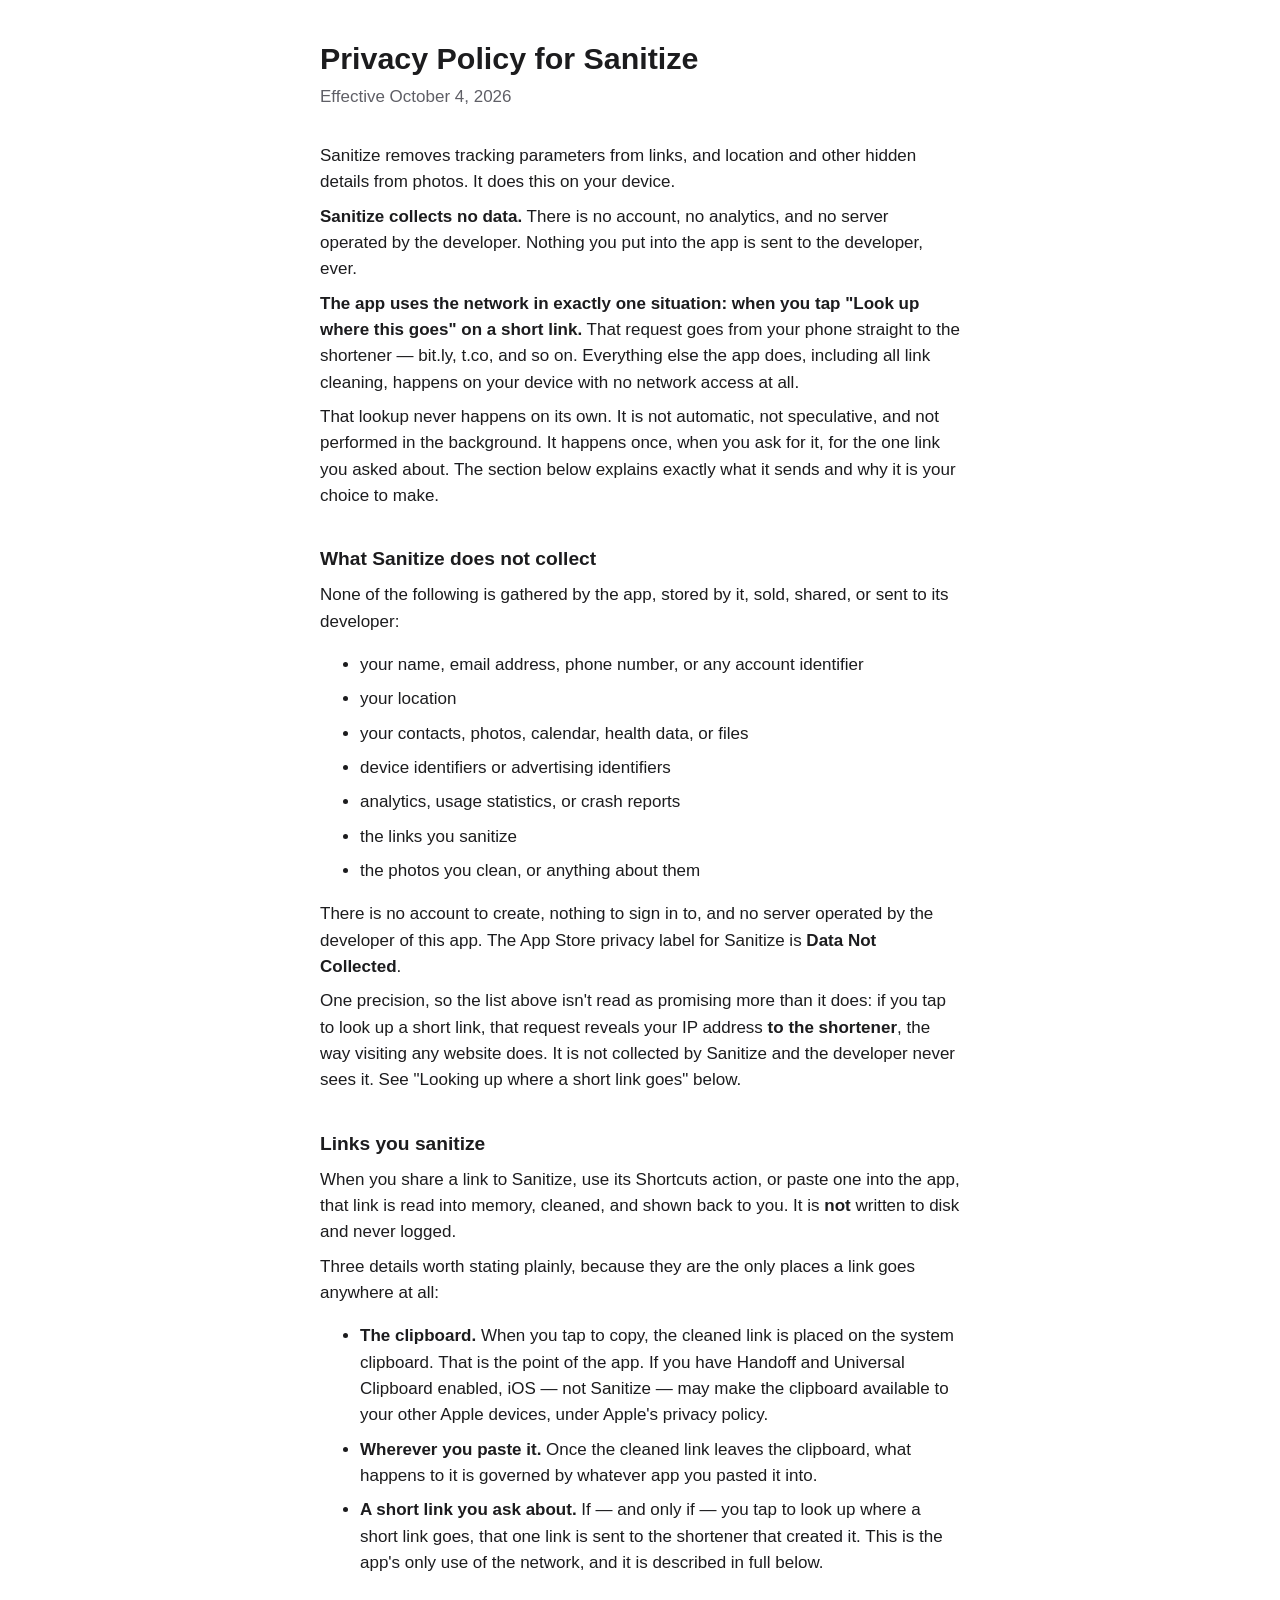
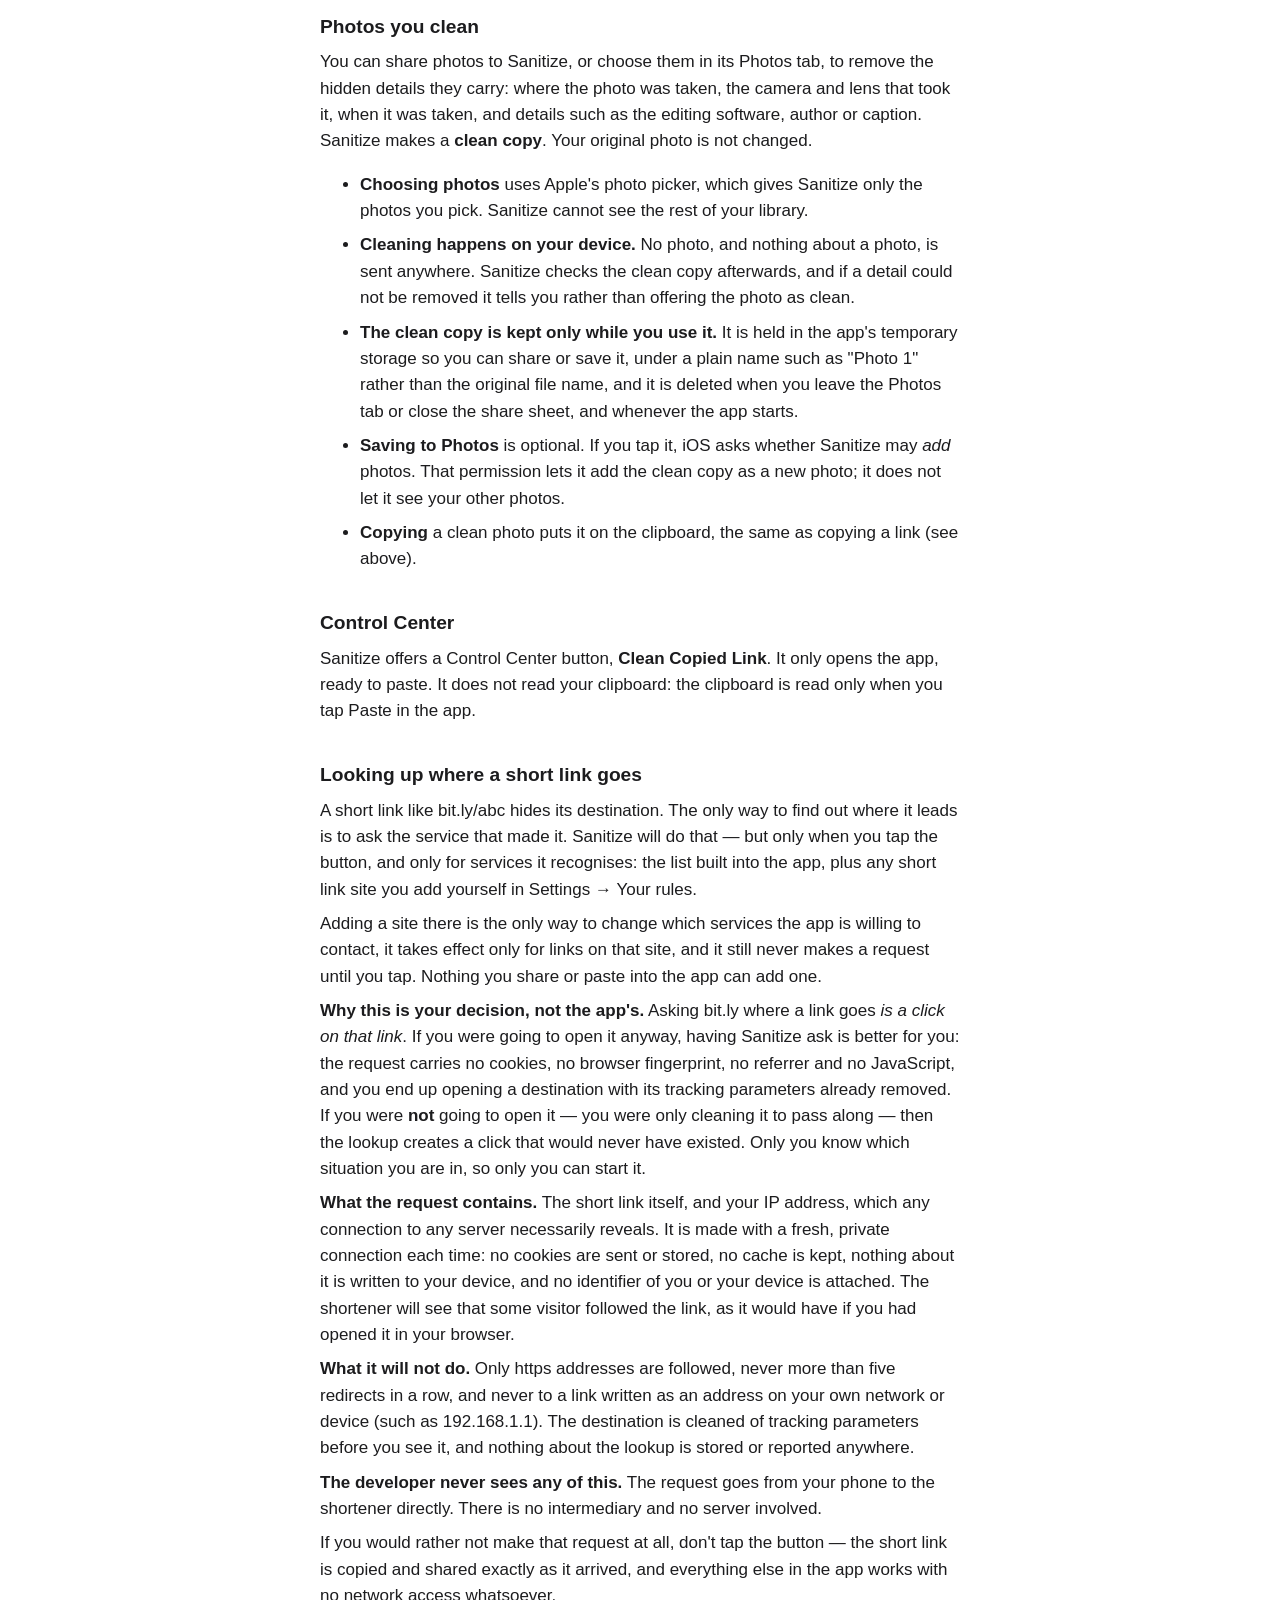
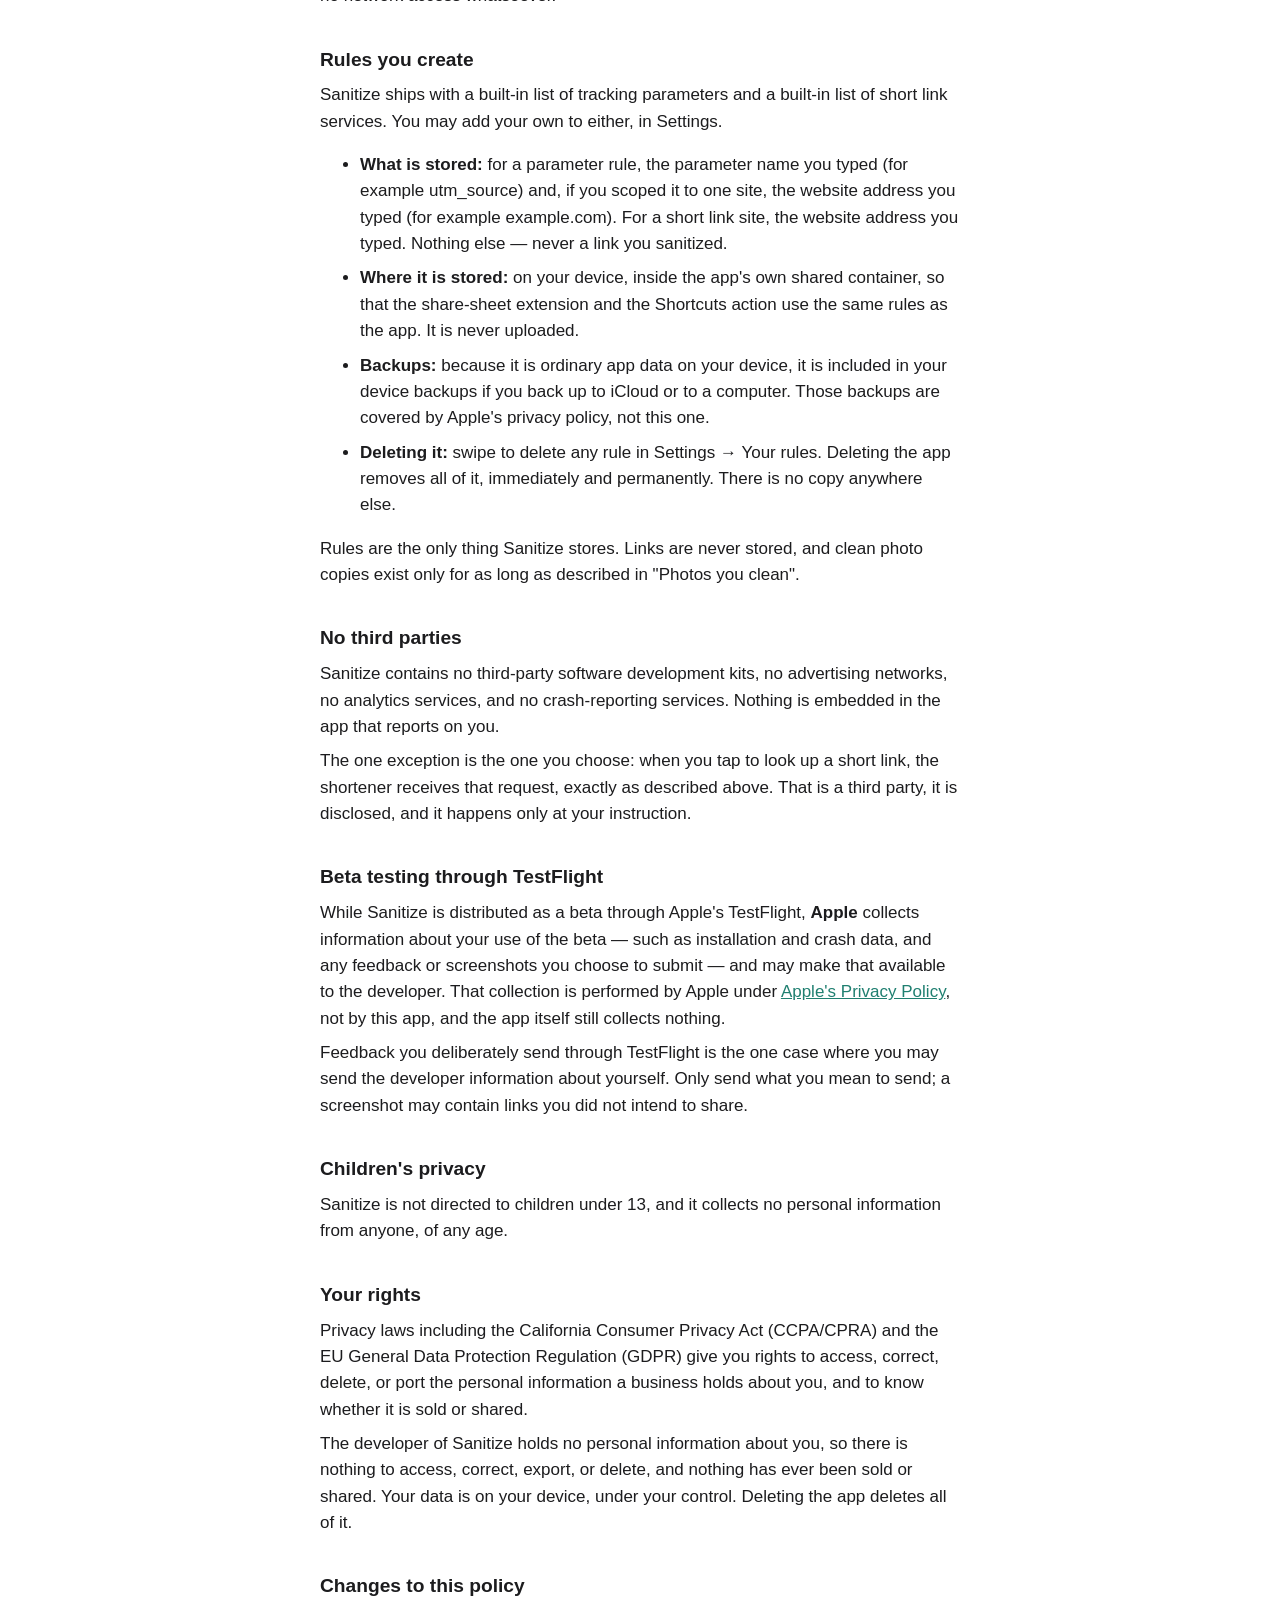
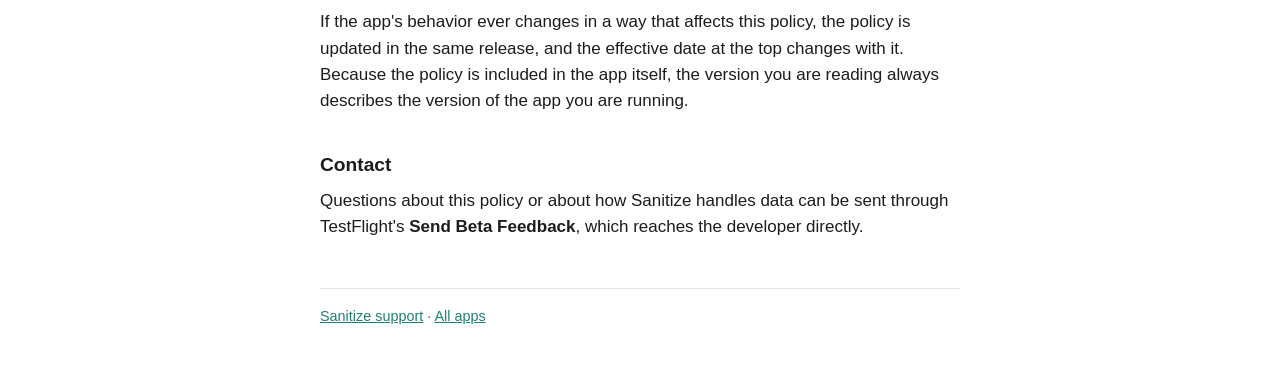
==== clean-share/privacy/index.html @ a53f48d0 "Add Sanitize privacy policy and support pages under clean-share/ The privacy page is generated from " ====
<!doctype html>
<html lang="en">
<head>
<meta charset="utf-8">
<meta name="viewport" content="width=device-width, initial-scale=1">
<title>Privacy Policy for Sanitize</title>
<link rel="stylesheet" href="../../style.css">
</head>
<body>
<main>
<h1>Privacy Policy for Sanitize</h1>
<p class="meta">Effective October 4, 2026</p>

<p>Sanitize removes tracking parameters from links, and location and other hidden details from photos. It does this on your device.</p>

<p><strong>Sanitize collects no data.</strong> There is no account, no analytics, and no server operated by the developer. Nothing you put into the app is sent to the developer, ever.</p>

<p><strong>The app uses the network in exactly one situation: when you tap "Look up where this goes" on a short link.</strong> That request goes from your phone straight to the shortener — bit.ly, t.co, and so on. Everything else the app does, including all link cleaning, happens on your device with no network access at all.</p>

<p>That lookup never happens on its own. It is not automatic, not speculative, and not performed in the background. It happens once, when you ask for it, for the one link you asked about. The section below explains exactly what it sends and why it is your choice to make.</p>

<h2>What Sanitize does not collect</h2>

<p>None of the following is gathered by the app, stored by it, sold, shared, or sent to its developer:</p>

<ul>
<li>your name, email address, phone number, or any account identifier</li>
<li>your location</li>
<li>your contacts, photos, calendar, health data, or files</li>
<li>device identifiers or advertising identifiers</li>
<li>analytics, usage statistics, or crash reports</li>
<li>the links you sanitize</li>
<li>the photos you clean, or anything about them</li>
</ul>

<p>There is no account to create, nothing to sign in to, and no server operated by the developer of this app. The App Store privacy label for Sanitize is <strong>Data Not Collected</strong>.</p>

<p>One precision, so the list above isn't read as promising more than it does: if you tap to look up a short link, that request reveals your IP address <strong>to the shortener</strong>, the way visiting any website does. It is not collected by Sanitize and the developer never sees it. See "Looking up where a short link goes" below.</p>

<h2>Links you sanitize</h2>

<p>When you share a link to Sanitize, use its Shortcuts action, or paste one into the app, that link is read into memory, cleaned, and shown back to you. It is <strong>not</strong> written to disk and never logged.</p>

<p>Three details worth stating plainly, because they are the only places a link goes anywhere at all:</p>

<ul>
<li><strong>The clipboard.</strong> When you tap to copy, the cleaned link is placed on the system clipboard. That is the point of the app. If you have Handoff and Universal Clipboard enabled, iOS — not Sanitize — may make the clipboard available to your other Apple devices, under Apple's privacy policy.</li>
<li><strong>Wherever you paste it.</strong> Once the cleaned link leaves the clipboard, what happens to it is governed by whatever app you pasted it into.</li>
<li><strong>A short link you ask about.</strong> If — and only if — you tap to look up where a short link goes, that one link is sent to the shortener that created it. This is the app's only use of the network, and it is described in full below.</li>
</ul>

<h2>Photos you clean</h2>

<p>You can share photos to Sanitize, or choose them in its Photos tab, to remove the hidden details they carry: where the photo was taken, the camera and lens that took it, when it was taken, and details such as the editing software, author or caption. Sanitize makes a <strong>clean copy</strong>. Your original photo is not changed.</p>

<ul>
<li><strong>Choosing photos</strong> uses Apple's photo picker, which gives Sanitize only the photos you pick. Sanitize cannot see the rest of your library.</li>
<li><strong>Cleaning happens on your device.</strong> No photo, and nothing about a photo, is sent anywhere. Sanitize checks the clean copy afterwards, and if a detail could not be removed it tells you rather than offering the photo as clean.</li>
<li><strong>The clean copy is kept only while you use it.</strong> It is held in the app's temporary storage so you can share or save it, under a plain name such as "Photo 1" rather than the original file name, and it is deleted when you leave the Photos tab or close the share sheet, and whenever the app starts.</li>
<li><strong>Saving to Photos</strong> is optional. If you tap it, iOS asks whether Sanitize may <em>add</em> photos. That permission lets it add the clean copy as a new photo; it does not let it see your other photos.</li>
<li><strong>Copying</strong> a clean photo puts it on the clipboard, the same as copying a link (see above).</li>
</ul>

<h2>Control Center</h2>

<p>Sanitize offers a Control Center button, <strong>Clean Copied Link</strong>. It only opens the app, ready to paste. It does not read your clipboard: the clipboard is read only when you tap Paste in the app.</p>

<h2>Looking up where a short link goes</h2>

<p>A short link like bit.ly/abc hides its destination. The only way to find out where it leads is to ask the service that made it. Sanitize will do that — but only when you tap the button, and only for services it recognises: the list built into the app, plus any short link site you add yourself in Settings → Your rules.</p>

<p>Adding a site there is the only way to change which services the app is willing to contact, it takes effect only for links on that site, and it still never makes a request until you tap. Nothing you share or paste into the app can add one.</p>

<p><strong>Why this is your decision, not the app's.</strong> Asking bit.ly where a link goes <em>is a click on that link</em>. If you were going to open it anyway, having Sanitize ask is better for you: the request carries no cookies, no browser fingerprint, no referrer and no JavaScript, and you end up opening a destination with its tracking parameters already removed. If you were <strong>not</strong> going to open it — you were only cleaning it to pass along — then the lookup creates a click that would never have existed. Only you know which situation you are in, so only you can start it.</p>

<p><strong>What the request contains.</strong> The short link itself, and your IP address, which any connection to any server necessarily reveals. It is made with a fresh, private connection each time: no cookies are sent or stored, no cache is kept, nothing about it is written to your device, and no identifier of you or your device is attached. The shortener will see that some visitor followed the link, as it would have if you had opened it in your browser.</p>

<p><strong>What it will not do.</strong> Only https addresses are followed, never more than five redirects in a row, and never to a link written as an address on your own network or device (such as 192.168.1.1). The destination is cleaned of tracking parameters before you see it, and nothing about the lookup is stored or reported anywhere.</p>

<p><strong>The developer never sees any of this.</strong> The request goes from your phone to the shortener directly. There is no intermediary and no server involved.</p>

<p>If you would rather not make that request at all, don't tap the button — the short link is copied and shared exactly as it arrived, and everything else in the app works with no network access whatsoever.</p>

<h2>Rules you create</h2>

<p>Sanitize ships with a built-in list of tracking parameters and a built-in list of short link services. You may add your own to either, in Settings.</p>

<ul>
<li><strong>What is stored:</strong> for a parameter rule, the parameter name you typed (for example utm_source) and, if you scoped it to one site, the website address you typed (for example example.com). For a short link site, the website address you typed. Nothing else — never a link you sanitized.</li>
<li><strong>Where it is stored:</strong> on your device, inside the app's own shared container, so that the share-sheet extension and the Shortcuts action use the same rules as the app. It is never uploaded.</li>
<li><strong>Backups:</strong> because it is ordinary app data on your device, it is included in your device backups if you back up to iCloud or to a computer. Those backups are covered by Apple's privacy policy, not this one.</li>
<li><strong>Deleting it:</strong> swipe to delete any rule in Settings → Your rules. Deleting the app removes all of it, immediately and permanently. There is no copy anywhere else.</li>
</ul>

<p>Rules are the only thing Sanitize stores. Links are never stored, and clean photo copies exist only for as long as described in "Photos you clean".</p>

<h2>No third parties</h2>

<p>Sanitize contains no third-party software development kits, no advertising networks, no analytics services, and no crash-reporting services. Nothing is embedded in the app that reports on you.</p>

<p>The one exception is the one you choose: when you tap to look up a short link, the shortener receives that request, exactly as described above. That is a third party, it is disclosed, and it happens only at your instruction.</p>

<h2>Beta testing through TestFlight</h2>

<p>While Sanitize is distributed as a beta through Apple's TestFlight, <strong>Apple</strong> collects information about your use of the beta — such as installation and crash data, and any feedback or screenshots you choose to submit — and may make that available to the developer. That collection is performed by Apple under <a href="https://www.apple.com/legal/privacy/">Apple's Privacy Policy</a>, not by this app, and the app itself still collects nothing.</p>

<p>Feedback you deliberately send through TestFlight is the one case where you may send the developer information about yourself. Only send what you mean to send; a screenshot may contain links you did not intend to share.</p>

<h2>Children's privacy</h2>

<p>Sanitize is not directed to children under 13, and it collects no personal information from anyone, of any age.</p>

<h2>Your rights</h2>

<p>Privacy laws including the California Consumer Privacy Act (CCPA/CPRA) and the EU General Data Protection Regulation (GDPR) give you rights to access, correct, delete, or port the personal information a business holds about you, and to know whether it is sold or shared.</p>

<p>The developer of Sanitize holds no personal information about you, so there is nothing to access, correct, export, or delete, and nothing has ever been sold or shared. Your data is on your device, under your control. Deleting the app deletes all of it.</p>

<h2>Changes to this policy</h2>

<p>If the app's behavior ever changes in a way that affects this policy, the policy is updated in the same release, and the effective date at the top changes with it. Because the policy is included in the app itself, the version you are reading always describes the version of the app you are running.</p>

<h2>Contact</h2>

<p>Questions about this policy or about how Sanitize handles data can be sent through TestFlight's <strong>Send Beta Feedback</strong>, which reaches the developer directly.</p>

<footer><a href="../support/">Sanitize support</a> · <a href="../../">All apps</a></footer>
</main>
</body>
</html>
---- style.css ----
:root {
  --text: #1c1c1e;
  --muted: #5f5f66;
  --bg: #ffffff;
  --rule: #e3e3e8;
  --accent: #1f7f70;
}
@media (prefers-color-scheme: dark) {
  :root {
    --text: #f2f2f7;
    --muted: #a1a1aa;
    --bg: #111113;
    --rule: #2c2c30;
    --accent: #2fb8a2;
  }
}
* { box-sizing: border-box; }
body {
  margin: 0;
  background: var(--bg);
  color: var(--text);
  font: 17px/1.55 -apple-system, BlinkMacSystemFont, "Segoe UI", Roboto, sans-serif;
}
main { max-width: 42rem; margin: 0 auto; padding: 2.5rem 1rem 4rem; }
h1 { font-size: 1.9rem; line-height: 1.2; margin: 0 0 .3rem; }
h2 { font-size: 1.2rem; margin: 2.2rem 0 .5rem; }
p, li { margin: .5rem 0; }
.meta { color: var(--muted); margin-bottom: 2rem; }
.summary {
  border-left: 3px solid var(--accent);
  padding: .2rem 0 .2rem 1rem;
  margin: 1.5rem 0;
}
a { color: var(--accent); }
footer { margin-top: 3rem; padding-top: 1rem; border-top: 1px solid var(--rule); color: var(--muted); font-size: .9rem; }
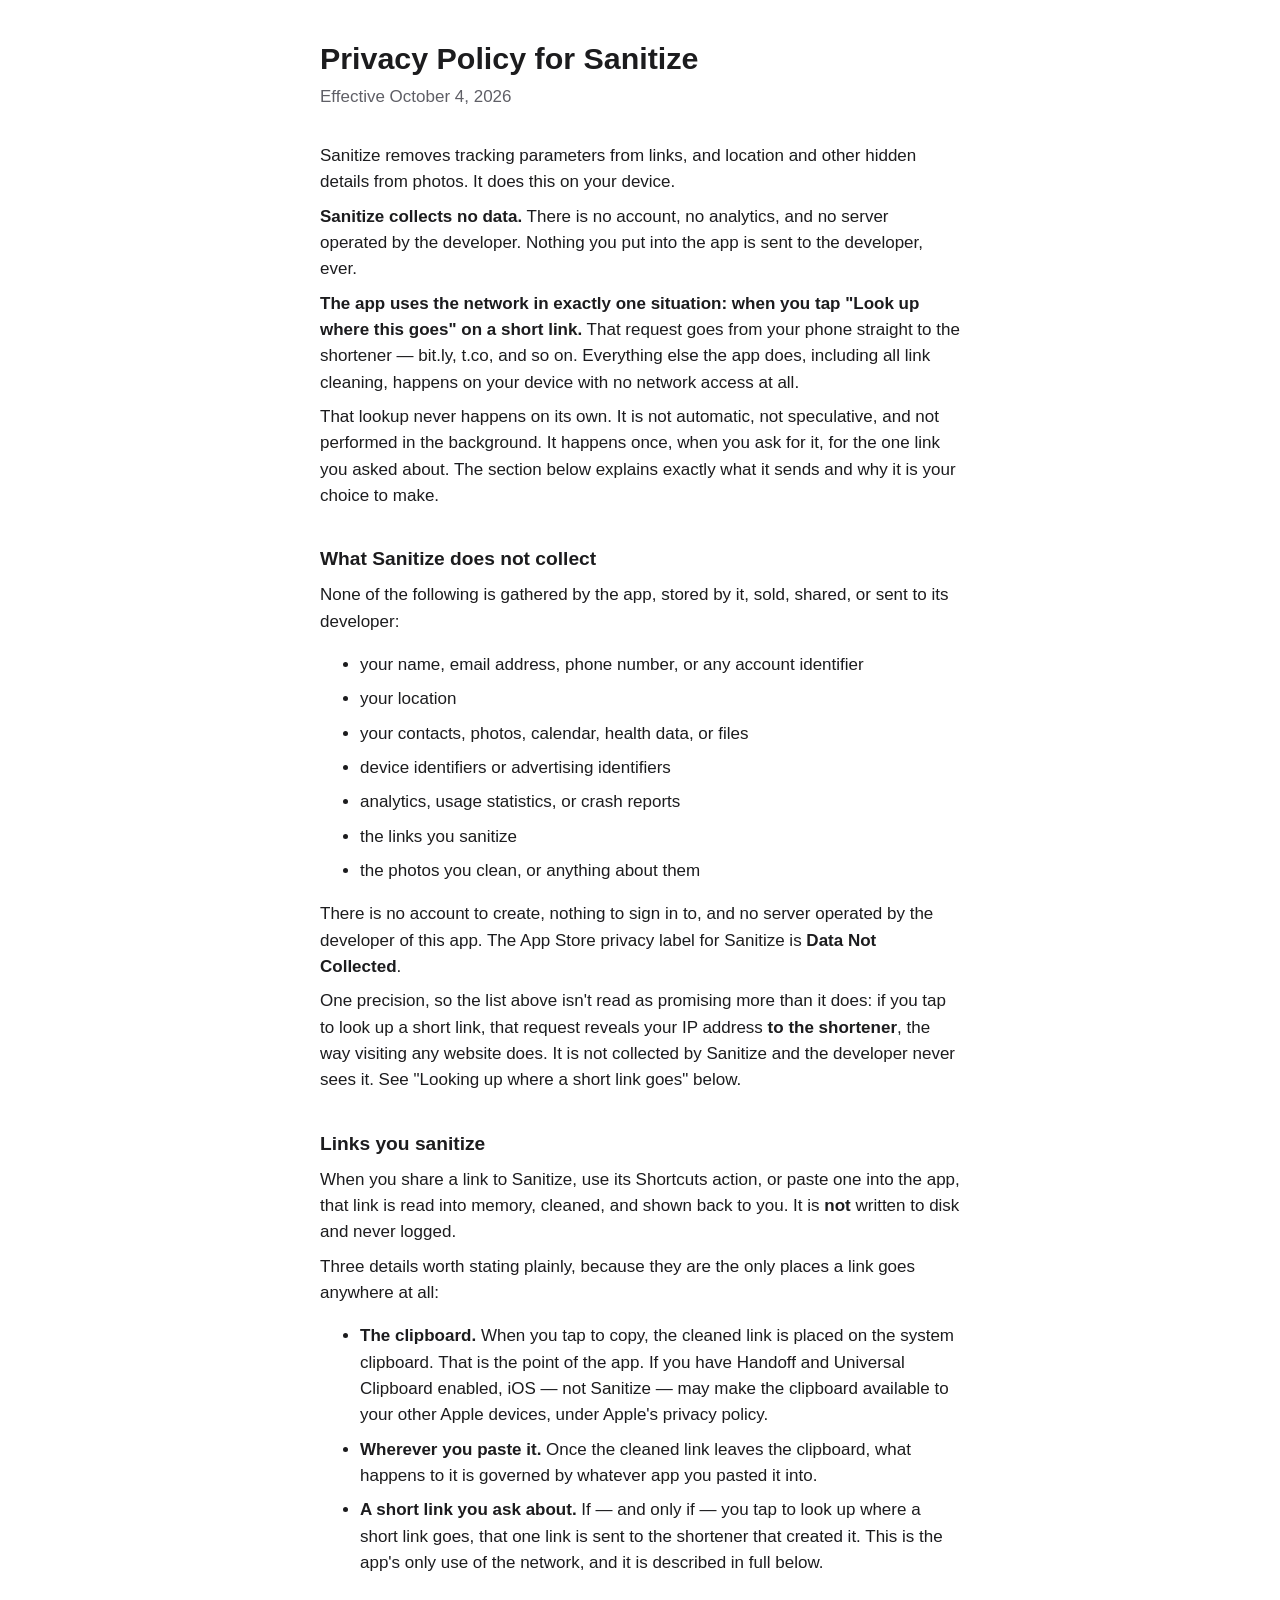
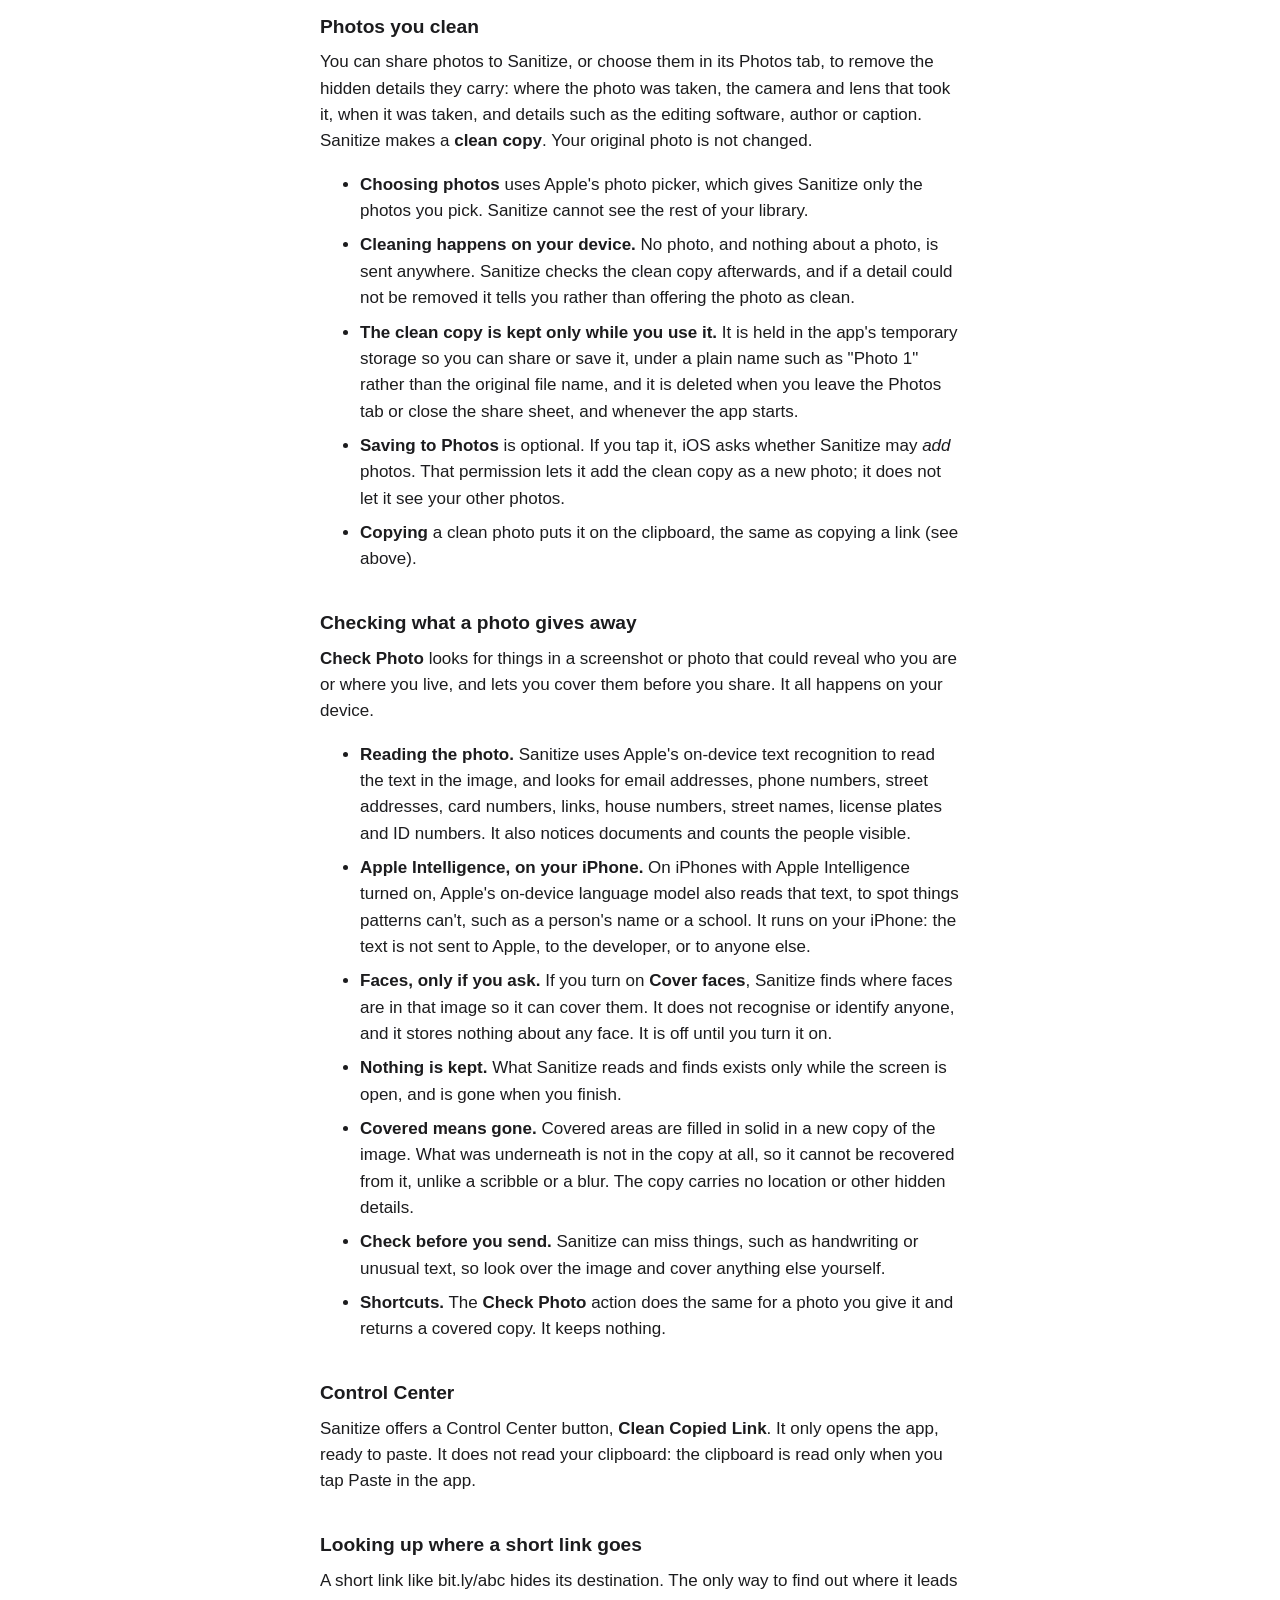
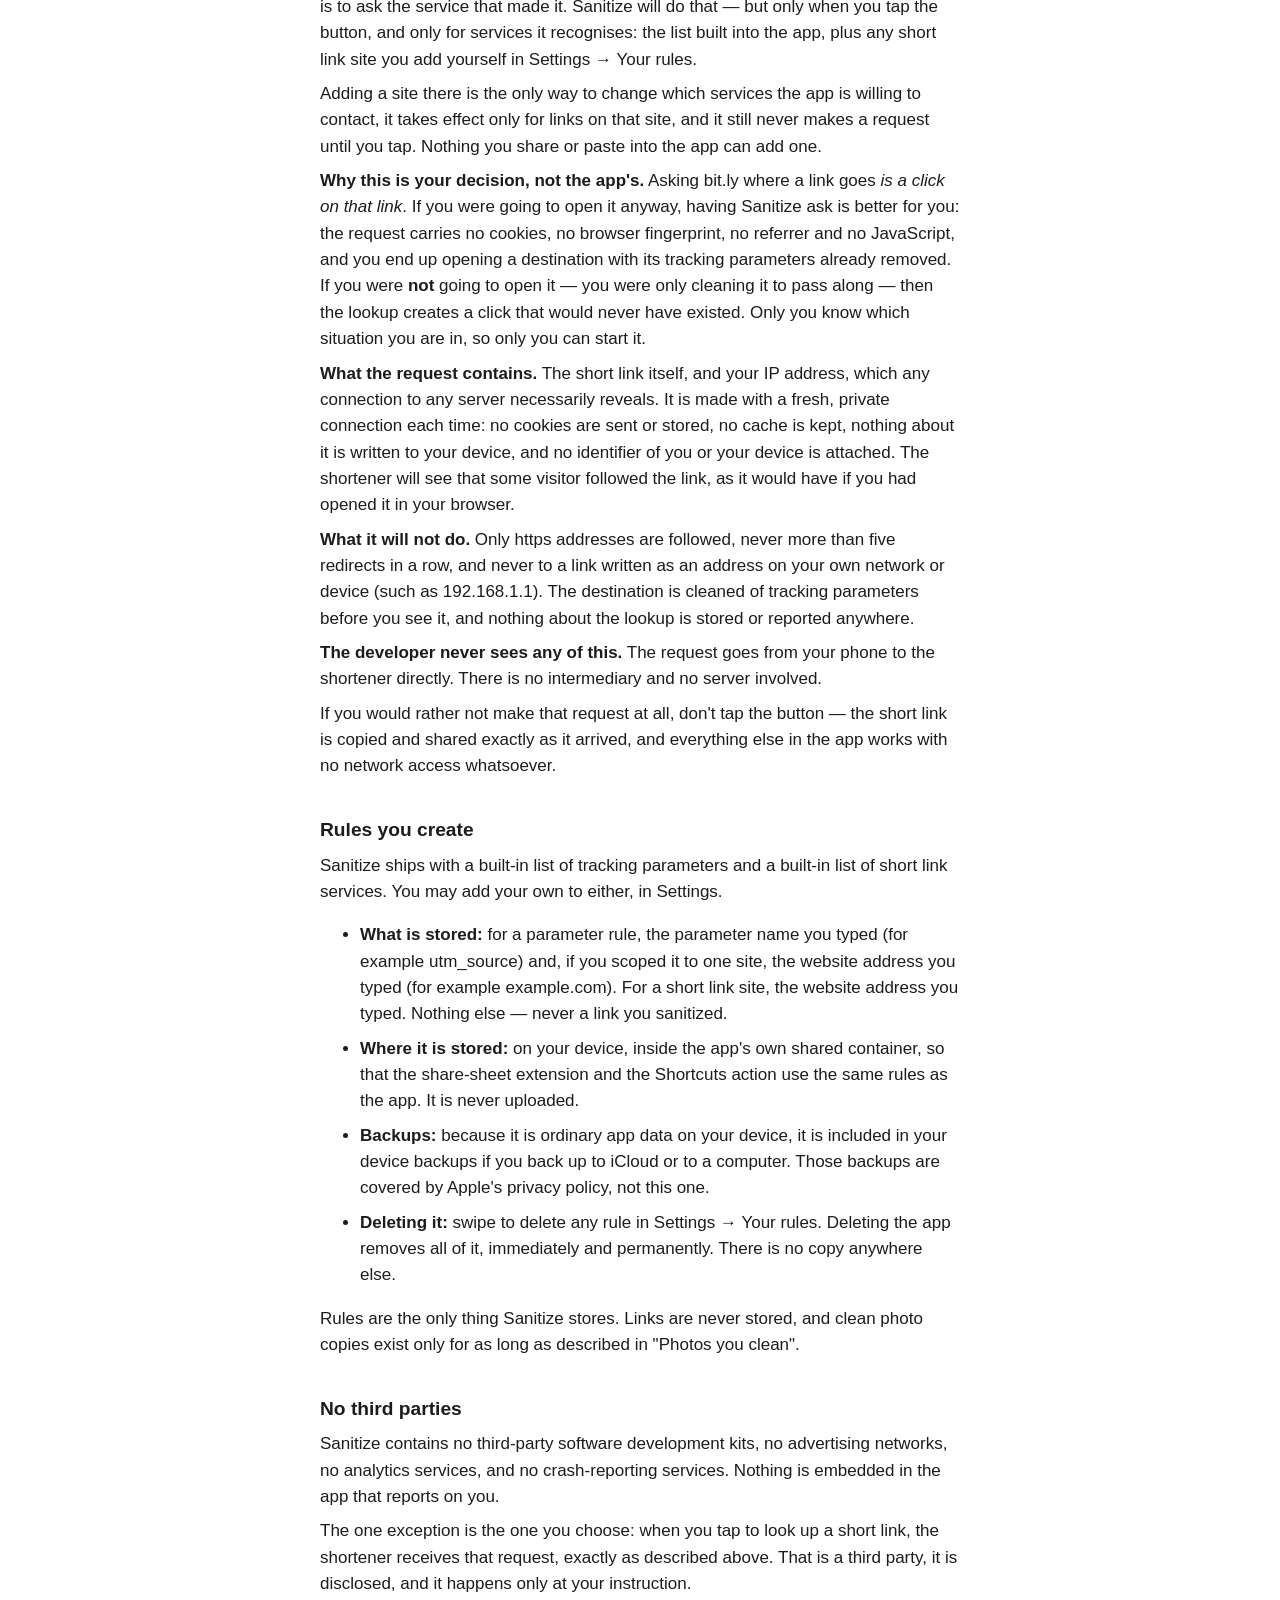
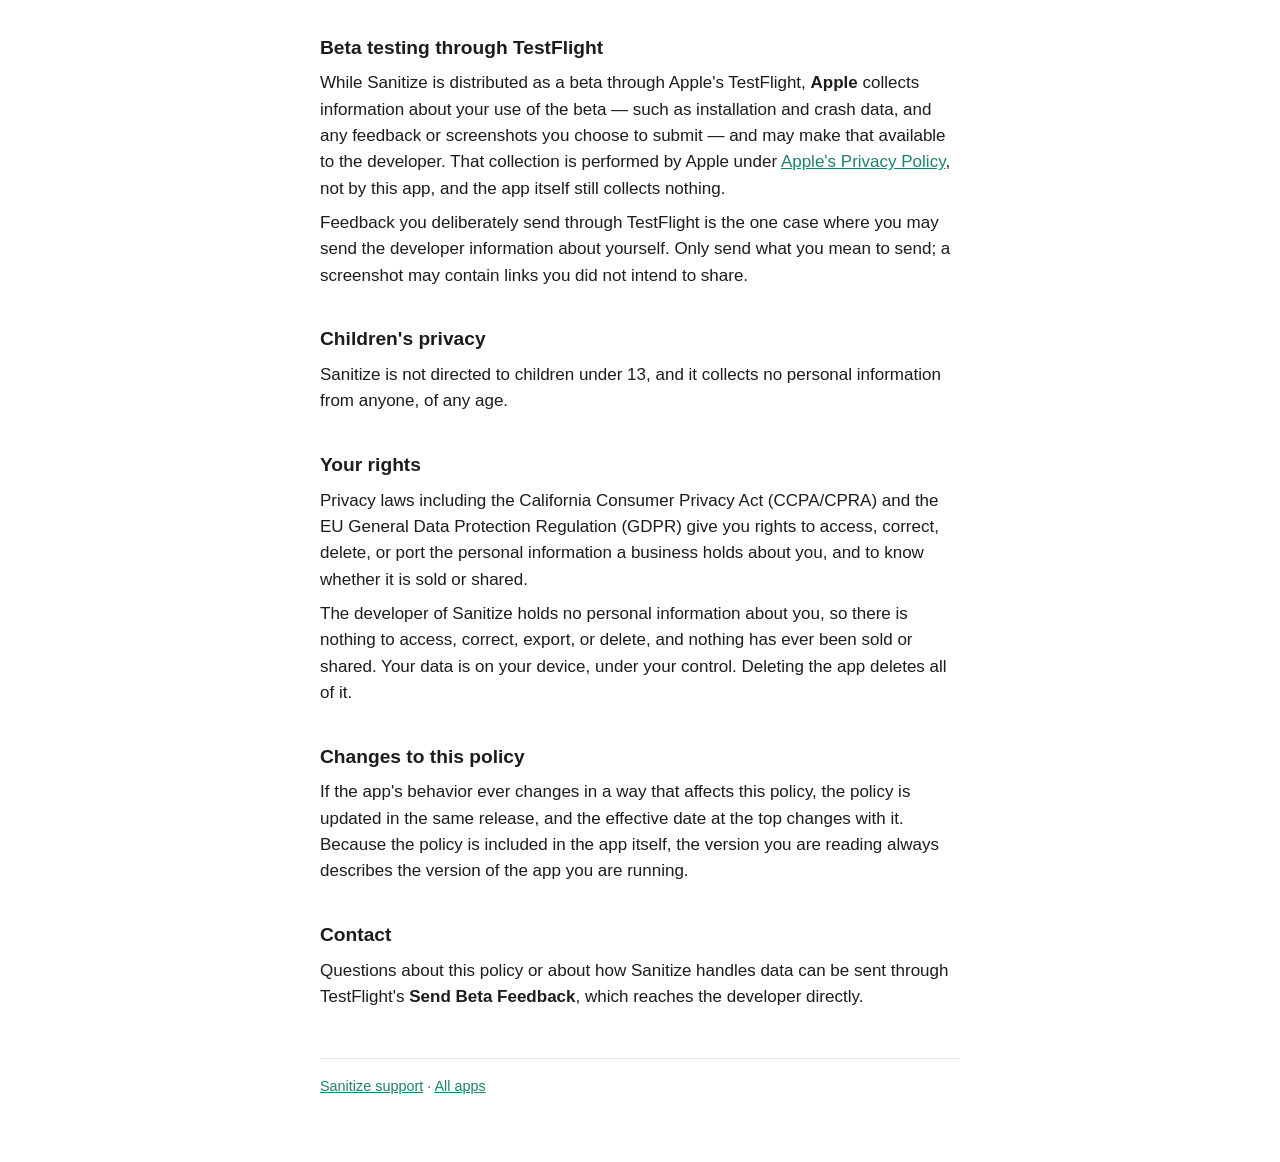
==== commit 9efbb1ec: "Sanitize: privacy policy and support for Check Photo The privacy page is regenerated from Sanitize's" ====
--- a/clean-share/privacy/index.html
+++ b/clean-share/privacy/index.html
@@ -59,6 +59,20 @@
 <li><strong>The clean copy is kept only while you use it.</strong> It is held in the app's temporary storage so you can share or save it, under a plain name such as "Photo 1" rather than the original file name, and it is deleted when you leave the Photos tab or close the share sheet, and whenever the app starts.</li>
 <li><strong>Saving to Photos</strong> is optional. If you tap it, iOS asks whether Sanitize may <em>add</em> photos. That permission lets it add the clean copy as a new photo; it does not let it see your other photos.</li>
 <li><strong>Copying</strong> a clean photo puts it on the clipboard, the same as copying a link (see above).</li>
+</ul>
+
+<h2>Checking what a photo gives away</h2>
+
+<p><strong>Check Photo</strong> looks for things in a screenshot or photo that could reveal who you are or where you live, and lets you cover them before you share. It all happens on your device.</p>
+
+<ul>
+<li><strong>Reading the photo.</strong> Sanitize uses Apple's on-device text recognition to read the text in the image, and looks for email addresses, phone numbers, street addresses, card numbers, links, house numbers, street names, license plates and ID numbers. It also notices documents and counts the people visible.</li>
+<li><strong>Apple Intelligence, on your iPhone.</strong> On iPhones with Apple Intelligence turned on, Apple's on-device language model also reads that text, to spot things patterns can't, such as a person's name or a school. It runs on your iPhone: the text is not sent to Apple, to the developer, or to anyone else.</li>
+<li><strong>Faces, only if you ask.</strong> If you turn on <strong>Cover faces</strong>, Sanitize finds where faces are in that image so it can cover them. It does not recognise or identify anyone, and it stores nothing about any face. It is off until you turn it on.</li>
+<li><strong>Nothing is kept.</strong> What Sanitize reads and finds exists only while the screen is open, and is gone when you finish.</li>
+<li><strong>Covered means gone.</strong> Covered areas are filled in solid in a new copy of the image. What was underneath is not in the copy at all, so it cannot be recovered from it, unlike a scribble or a blur. The copy carries no location or other hidden details.</li>
+<li><strong>Check before you send.</strong> Sanitize can miss things, such as handwriting or unusual text, so look over the image and cover anything else yourself.</li>
+<li><strong>Shortcuts.</strong> The <strong>Check Photo</strong> action does the same for a photo you give it and returns a covered copy. It keeps nothing.</li>
 </ul>
 
 <h2>Control Center</h2>
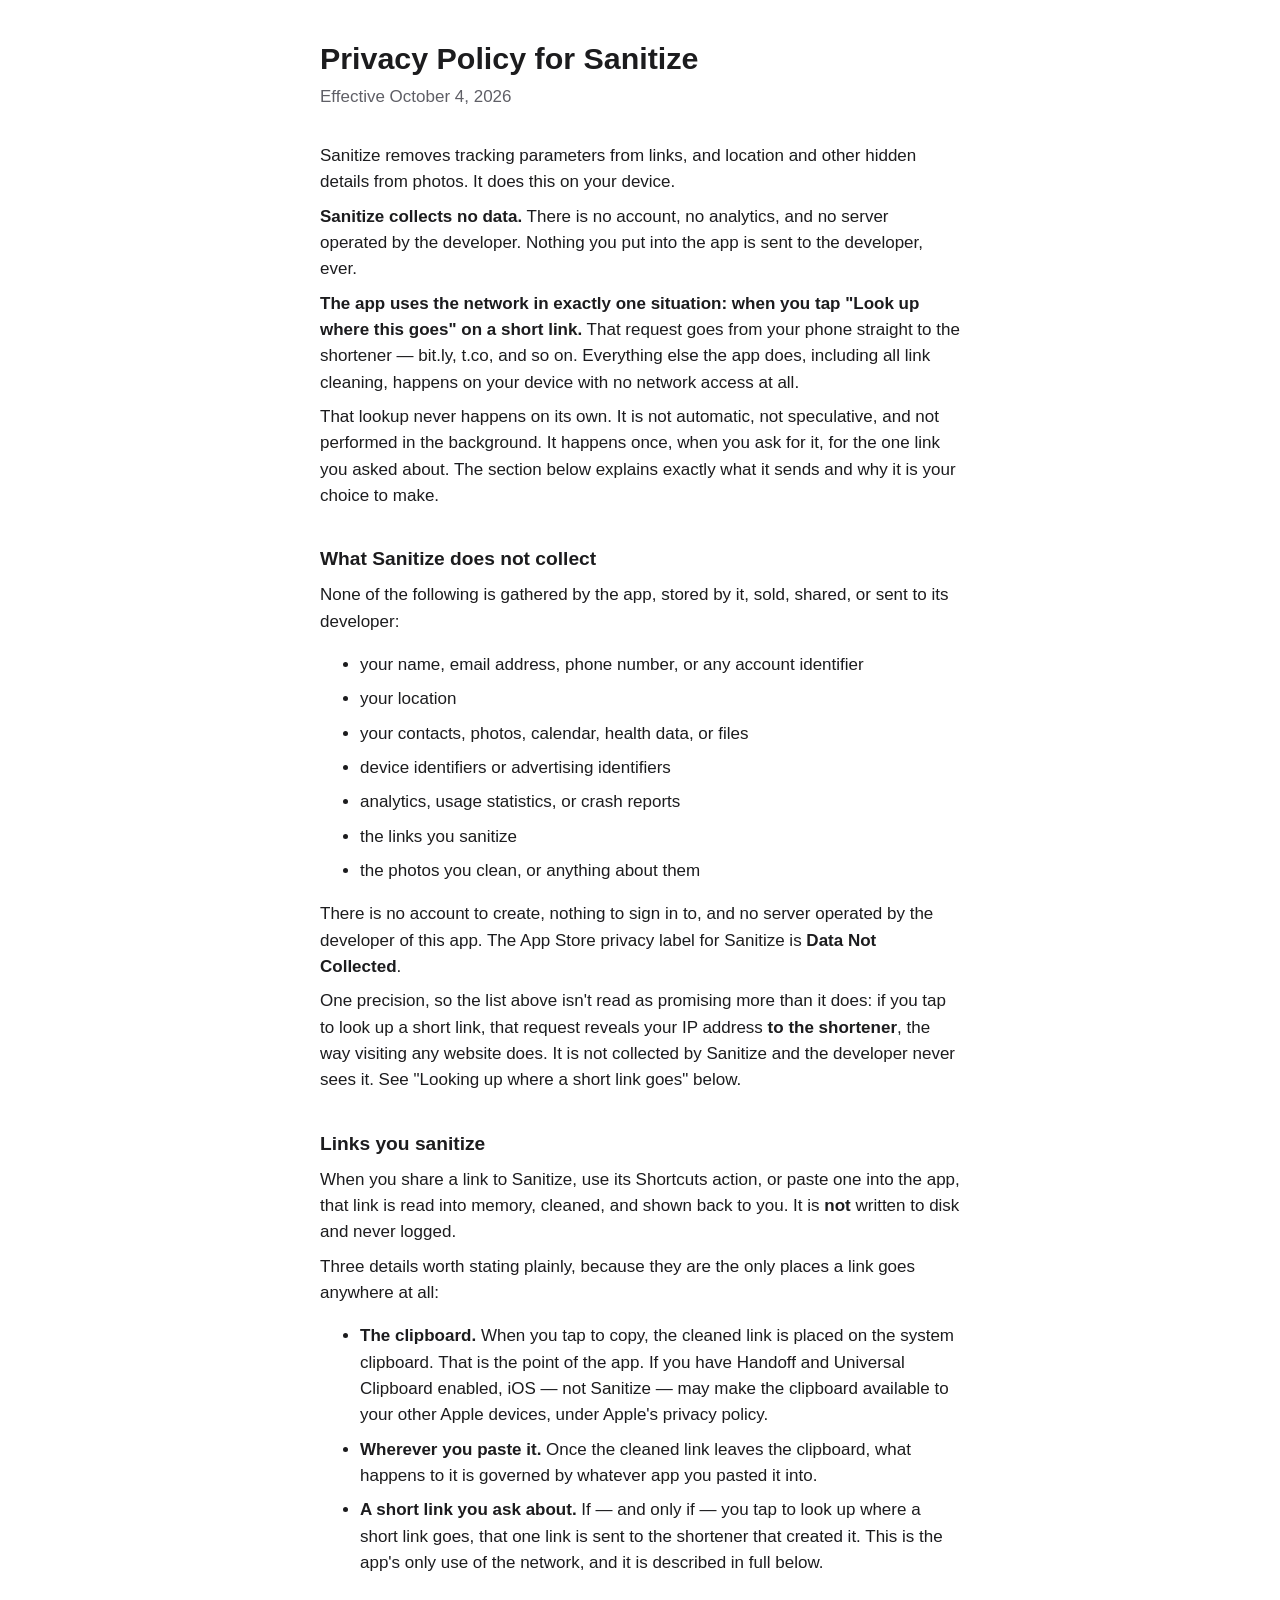
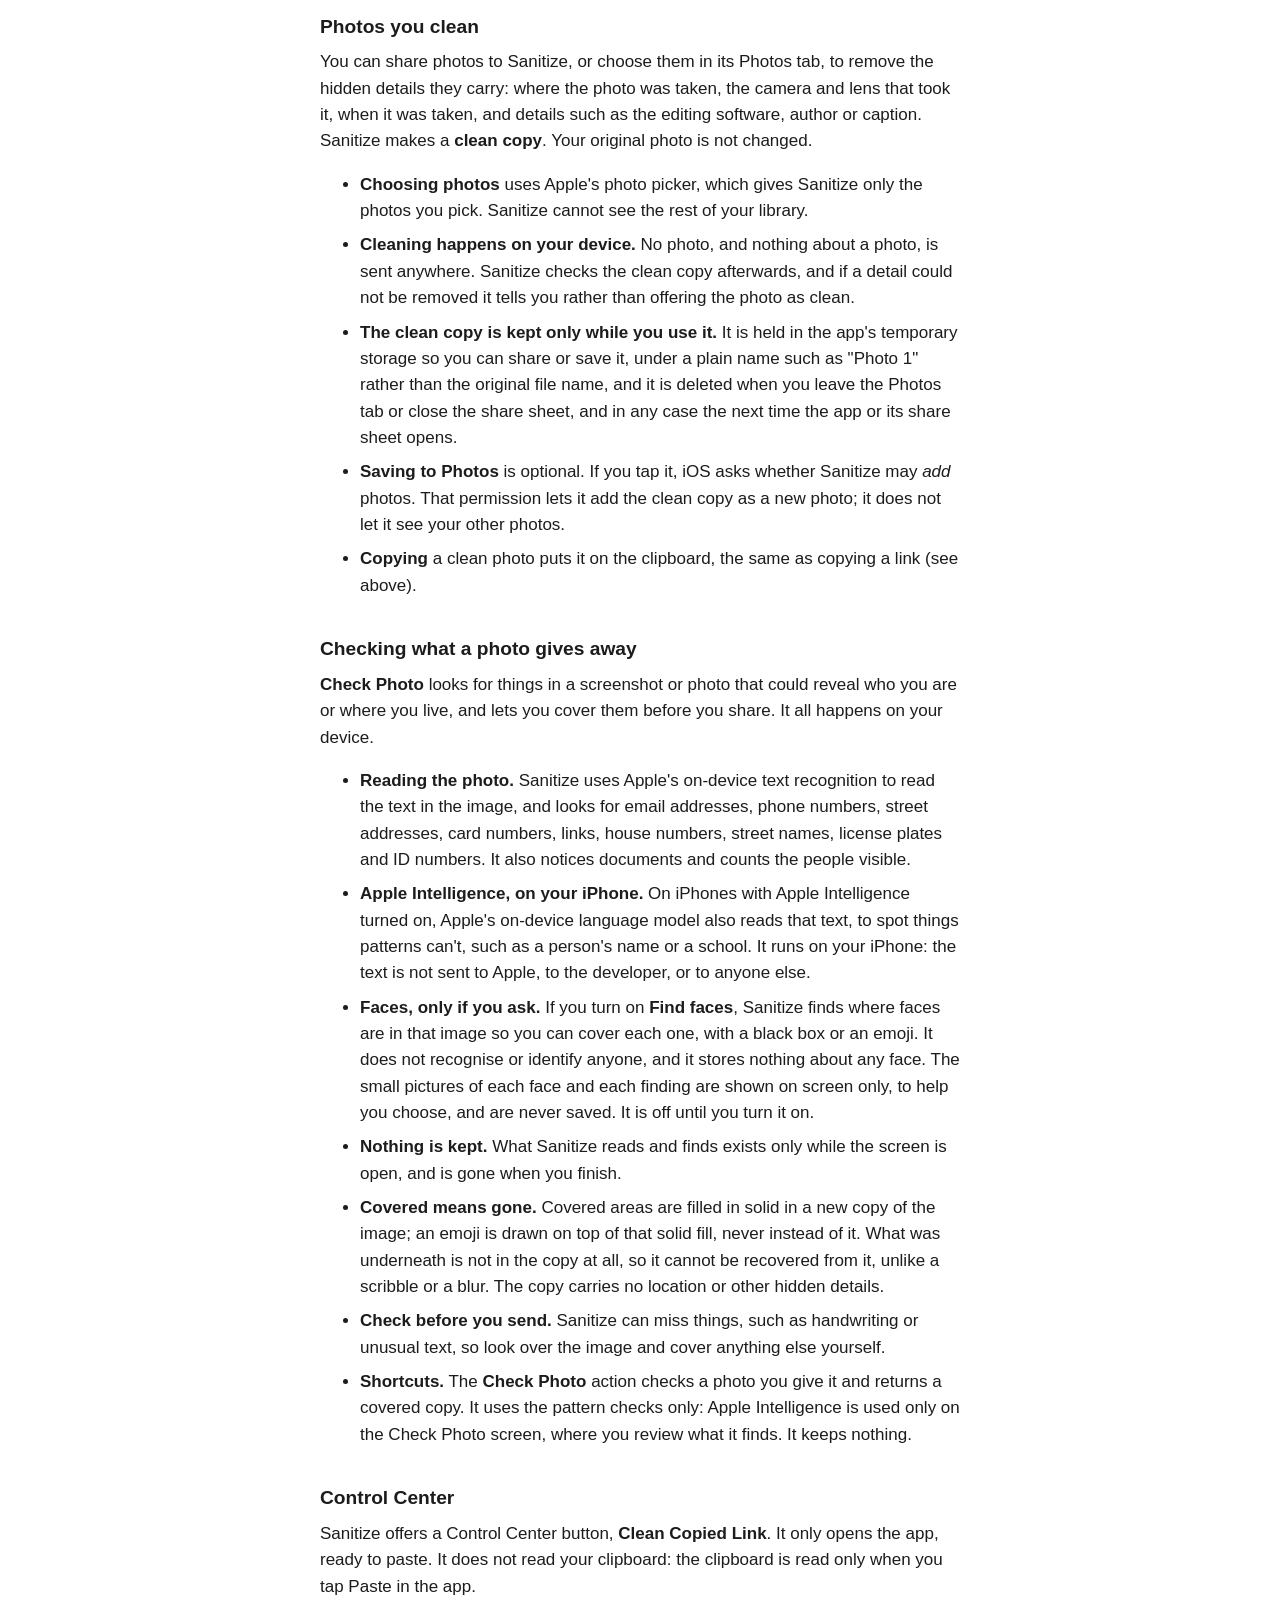
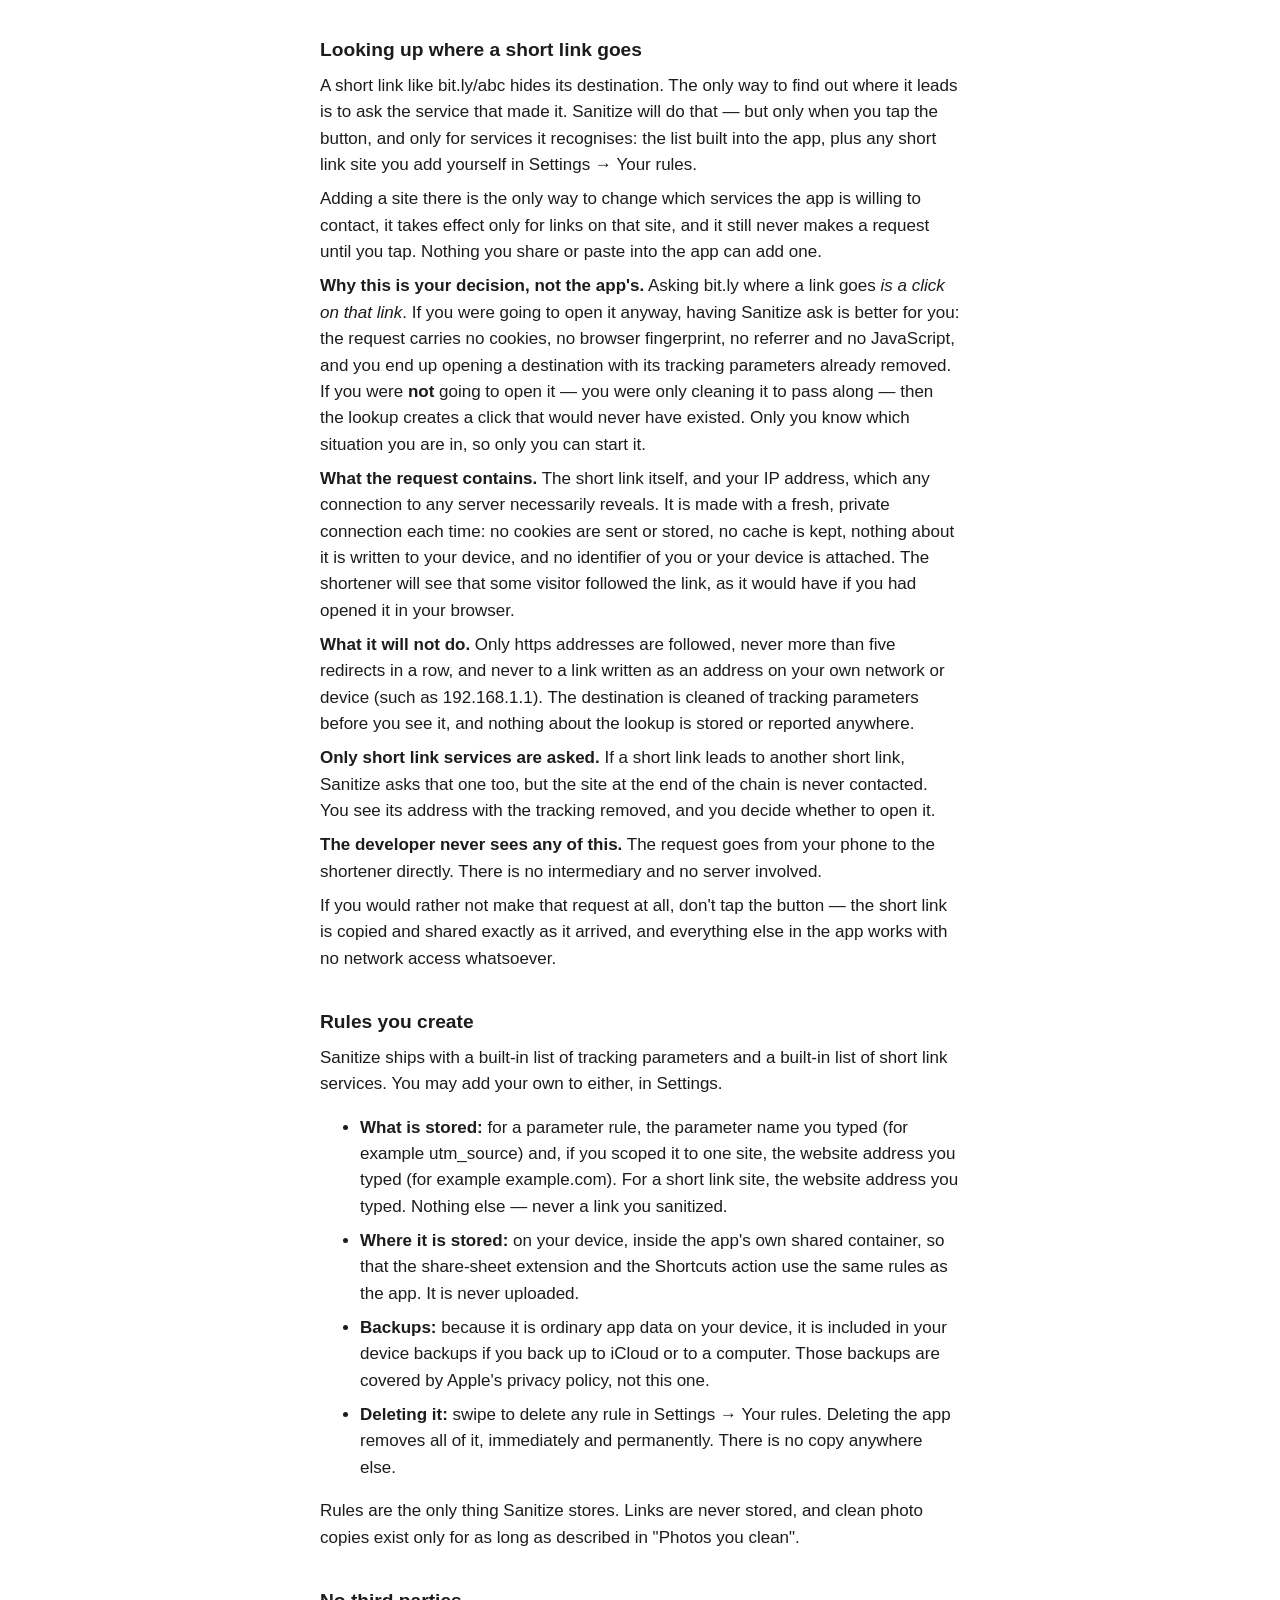
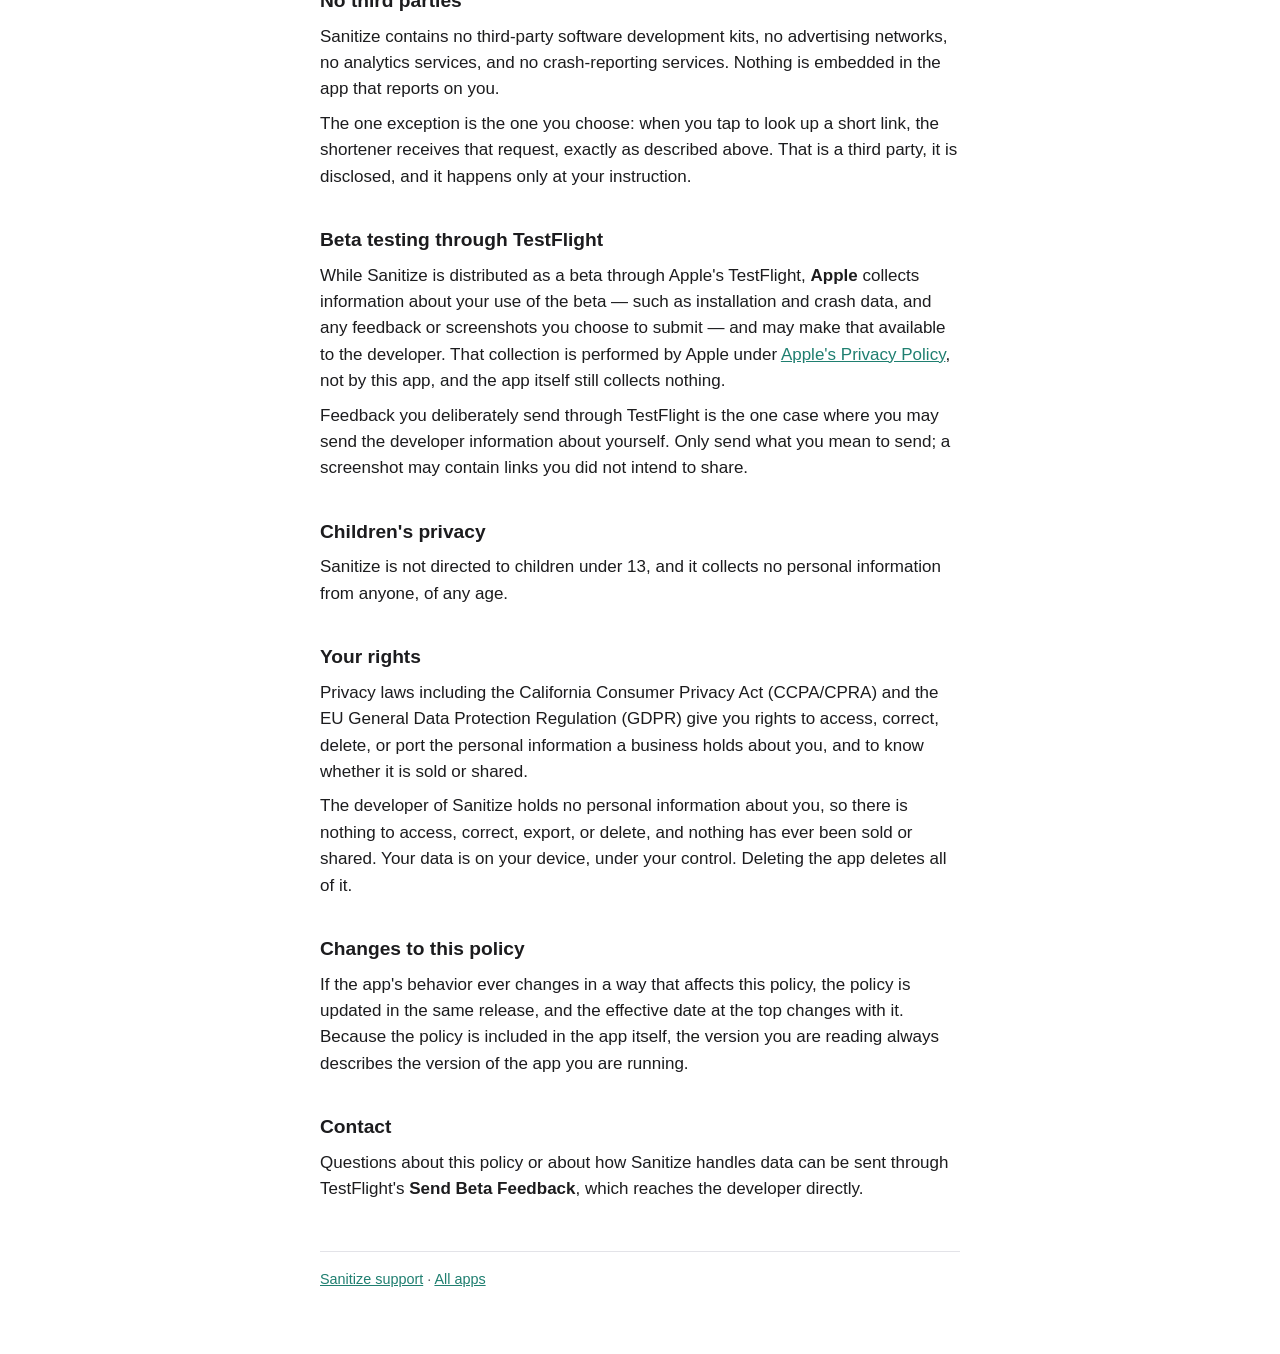
==== commit 5151ea83: "Sanitize: privacy and support for 0.5.0-beta.22 (face stickers, resize and tilt)" ====
--- a/clean-share/privacy/index.html
+++ b/clean-share/privacy/index.html
@@ -56,7 +56,7 @@
 <ul>
 <li><strong>Choosing photos</strong> uses Apple's photo picker, which gives Sanitize only the photos you pick. Sanitize cannot see the rest of your library.</li>
 <li><strong>Cleaning happens on your device.</strong> No photo, and nothing about a photo, is sent anywhere. Sanitize checks the clean copy afterwards, and if a detail could not be removed it tells you rather than offering the photo as clean.</li>
-<li><strong>The clean copy is kept only while you use it.</strong> It is held in the app's temporary storage so you can share or save it, under a plain name such as "Photo 1" rather than the original file name, and it is deleted when you leave the Photos tab or close the share sheet, and whenever the app starts.</li>
+<li><strong>The clean copy is kept only while you use it.</strong> It is held in the app's temporary storage so you can share or save it, under a plain name such as "Photo 1" rather than the original file name, and it is deleted when you leave the Photos tab or close the share sheet, and in any case the next time the app or its share sheet opens.</li>
 <li><strong>Saving to Photos</strong> is optional. If you tap it, iOS asks whether Sanitize may <em>add</em> photos. That permission lets it add the clean copy as a new photo; it does not let it see your other photos.</li>
 <li><strong>Copying</strong> a clean photo puts it on the clipboard, the same as copying a link (see above).</li>
 </ul>
@@ -68,11 +68,11 @@
 <ul>
 <li><strong>Reading the photo.</strong> Sanitize uses Apple's on-device text recognition to read the text in the image, and looks for email addresses, phone numbers, street addresses, card numbers, links, house numbers, street names, license plates and ID numbers. It also notices documents and counts the people visible.</li>
 <li><strong>Apple Intelligence, on your iPhone.</strong> On iPhones with Apple Intelligence turned on, Apple's on-device language model also reads that text, to spot things patterns can't, such as a person's name or a school. It runs on your iPhone: the text is not sent to Apple, to the developer, or to anyone else.</li>
-<li><strong>Faces, only if you ask.</strong> If you turn on <strong>Cover faces</strong>, Sanitize finds where faces are in that image so it can cover them. It does not recognise or identify anyone, and it stores nothing about any face. It is off until you turn it on.</li>
+<li><strong>Faces, only if you ask.</strong> If you turn on <strong>Find faces</strong>, Sanitize finds where faces are in that image so you can cover each one, with a black box or an emoji. It does not recognise or identify anyone, and it stores nothing about any face. The small pictures of each face and each finding are shown on screen only, to help you choose, and are never saved. It is off until you turn it on.</li>
 <li><strong>Nothing is kept.</strong> What Sanitize reads and finds exists only while the screen is open, and is gone when you finish.</li>
-<li><strong>Covered means gone.</strong> Covered areas are filled in solid in a new copy of the image. What was underneath is not in the copy at all, so it cannot be recovered from it, unlike a scribble or a blur. The copy carries no location or other hidden details.</li>
+<li><strong>Covered means gone.</strong> Covered areas are filled in solid in a new copy of the image; an emoji is drawn on top of that solid fill, never instead of it. What was underneath is not in the copy at all, so it cannot be recovered from it, unlike a scribble or a blur. The copy carries no location or other hidden details.</li>
 <li><strong>Check before you send.</strong> Sanitize can miss things, such as handwriting or unusual text, so look over the image and cover anything else yourself.</li>
-<li><strong>Shortcuts.</strong> The <strong>Check Photo</strong> action does the same for a photo you give it and returns a covered copy. It keeps nothing.</li>
+<li><strong>Shortcuts.</strong> The <strong>Check Photo</strong> action checks a photo you give it and returns a covered copy. It uses the pattern checks only: Apple Intelligence is used only on the Check Photo screen, where you review what it finds. It keeps nothing.</li>
 </ul>
 
 <h2>Control Center</h2>
@@ -90,6 +90,8 @@
 <p><strong>What the request contains.</strong> The short link itself, and your IP address, which any connection to any server necessarily reveals. It is made with a fresh, private connection each time: no cookies are sent or stored, no cache is kept, nothing about it is written to your device, and no identifier of you or your device is attached. The shortener will see that some visitor followed the link, as it would have if you had opened it in your browser.</p>
 
 <p><strong>What it will not do.</strong> Only https addresses are followed, never more than five redirects in a row, and never to a link written as an address on your own network or device (such as 192.168.1.1). The destination is cleaned of tracking parameters before you see it, and nothing about the lookup is stored or reported anywhere.</p>
+
+<p><strong>Only short link services are asked.</strong> If a short link leads to another short link, Sanitize asks that one too, but the site at the end of the chain is never contacted. You see its address with the tracking removed, and you decide whether to open it.</p>
 
 <p><strong>The developer never sees any of this.</strong> The request goes from your phone to the shortener directly. There is no intermediary and no server involved.</p>
 
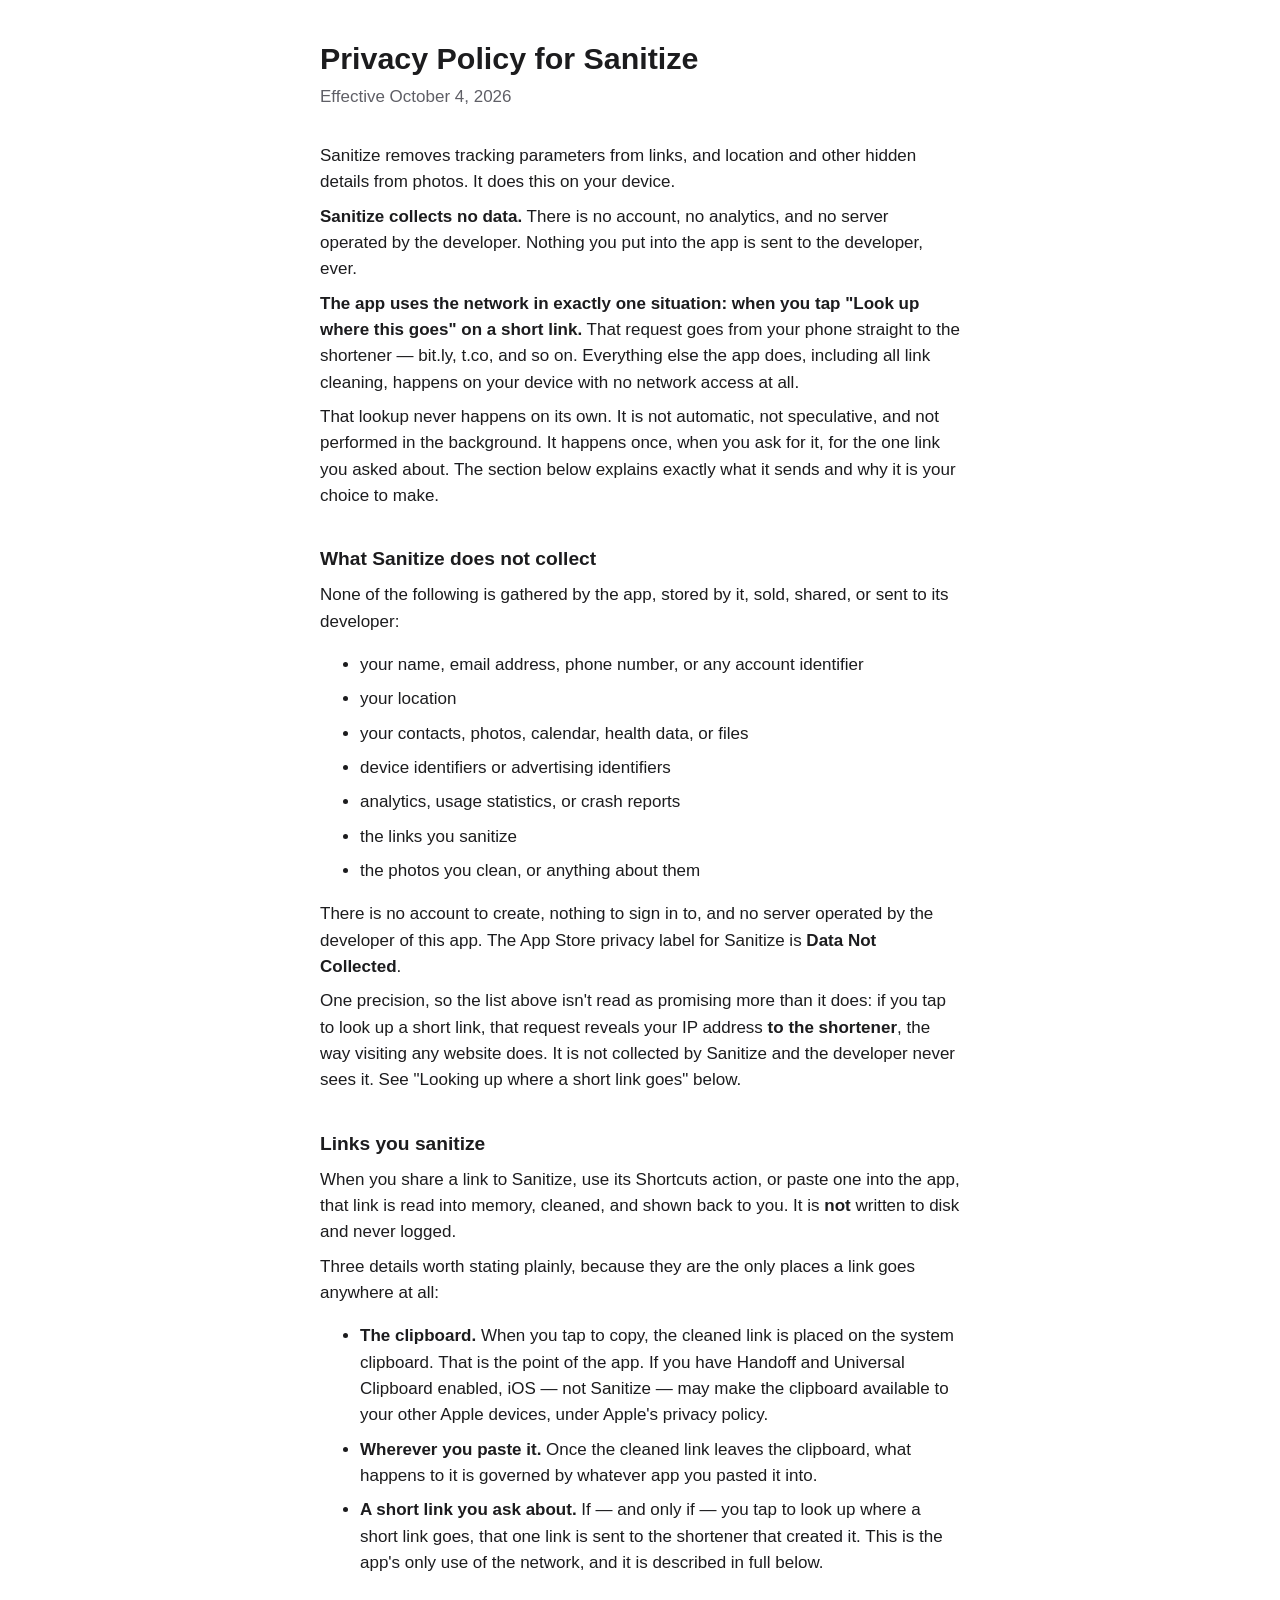
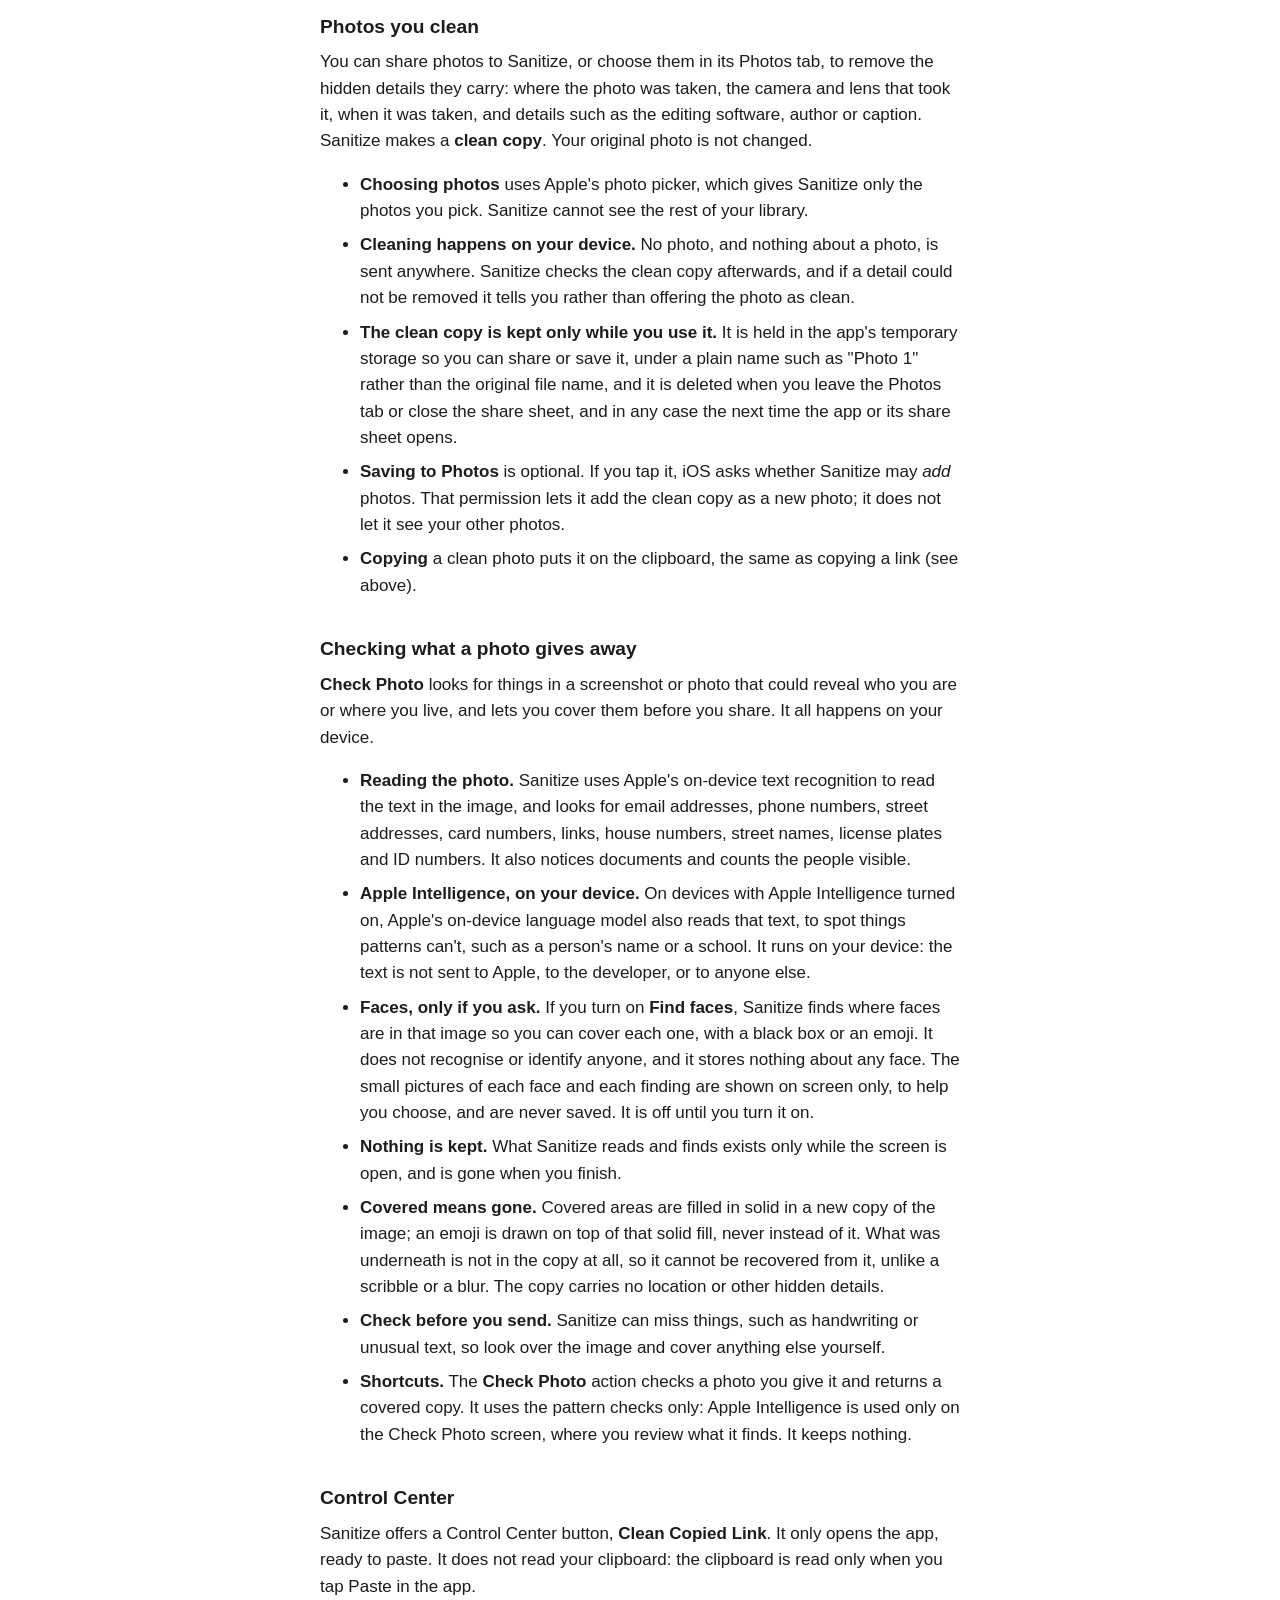
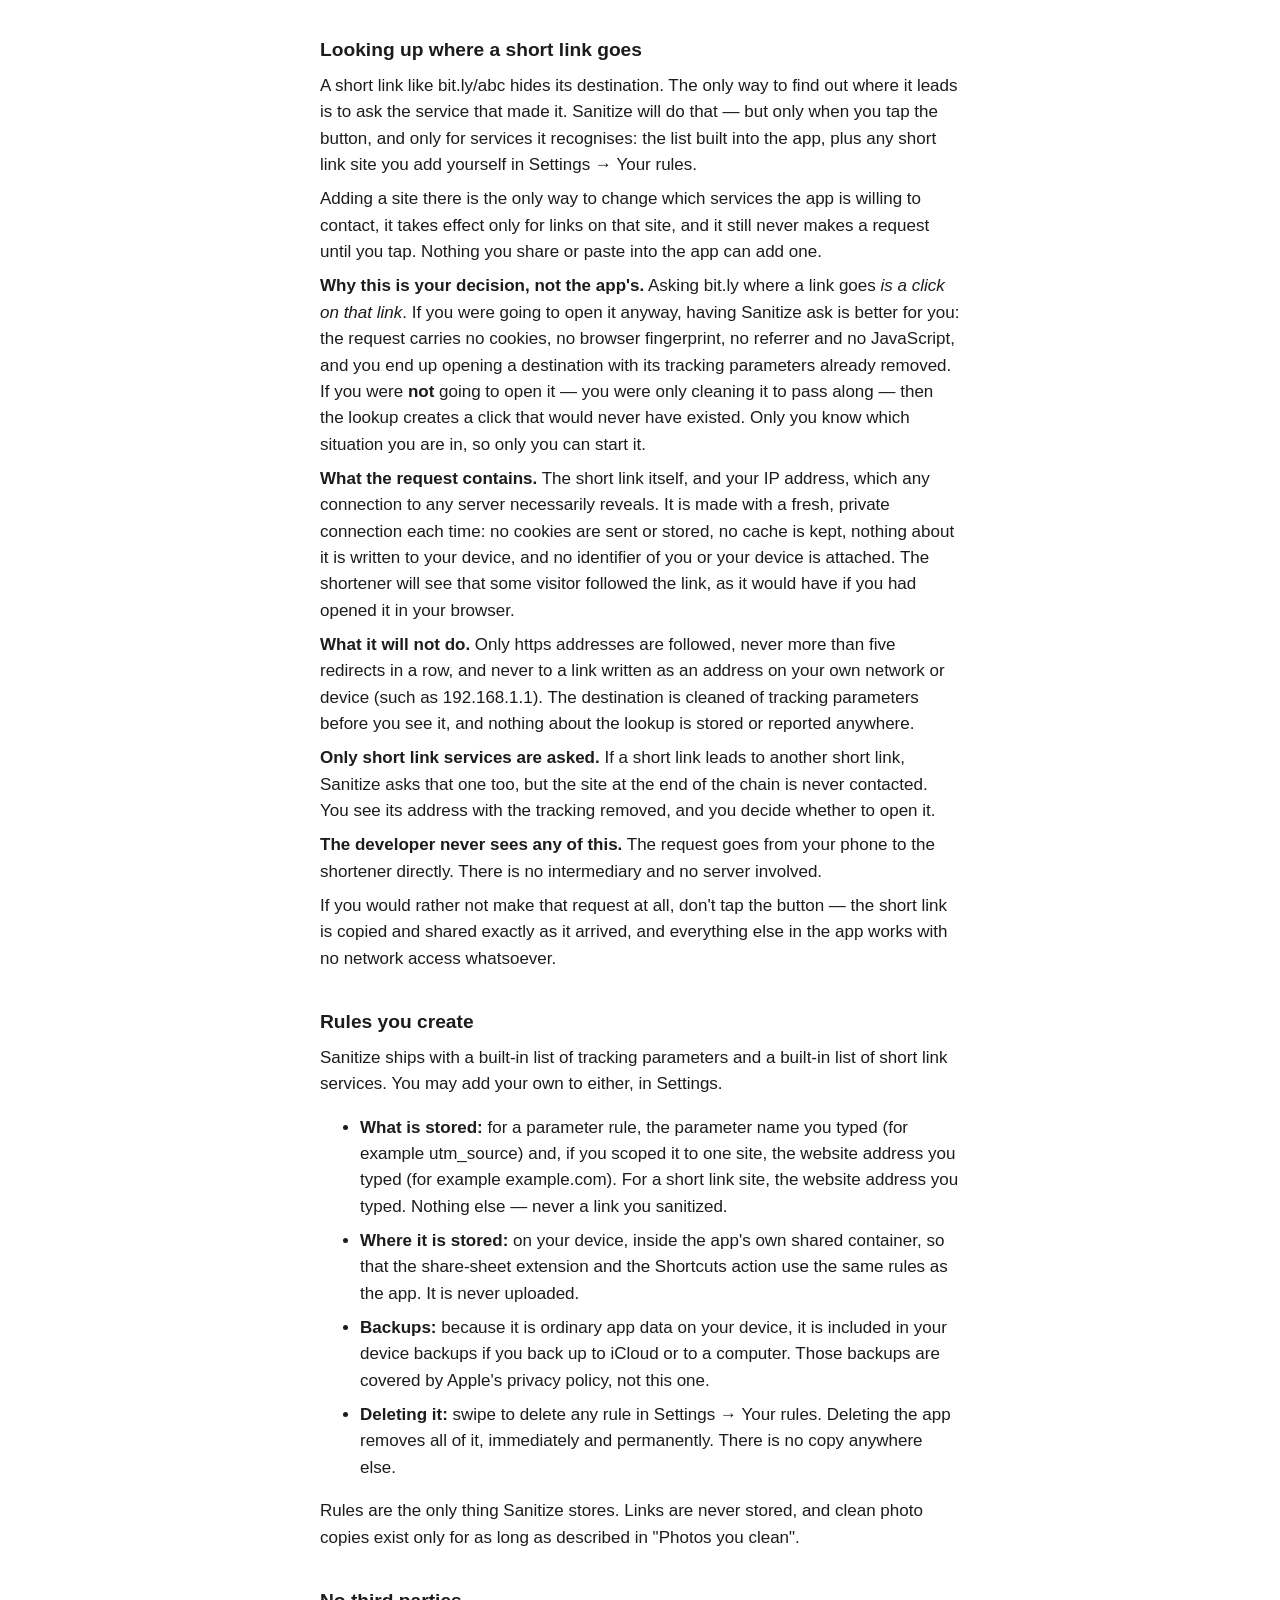
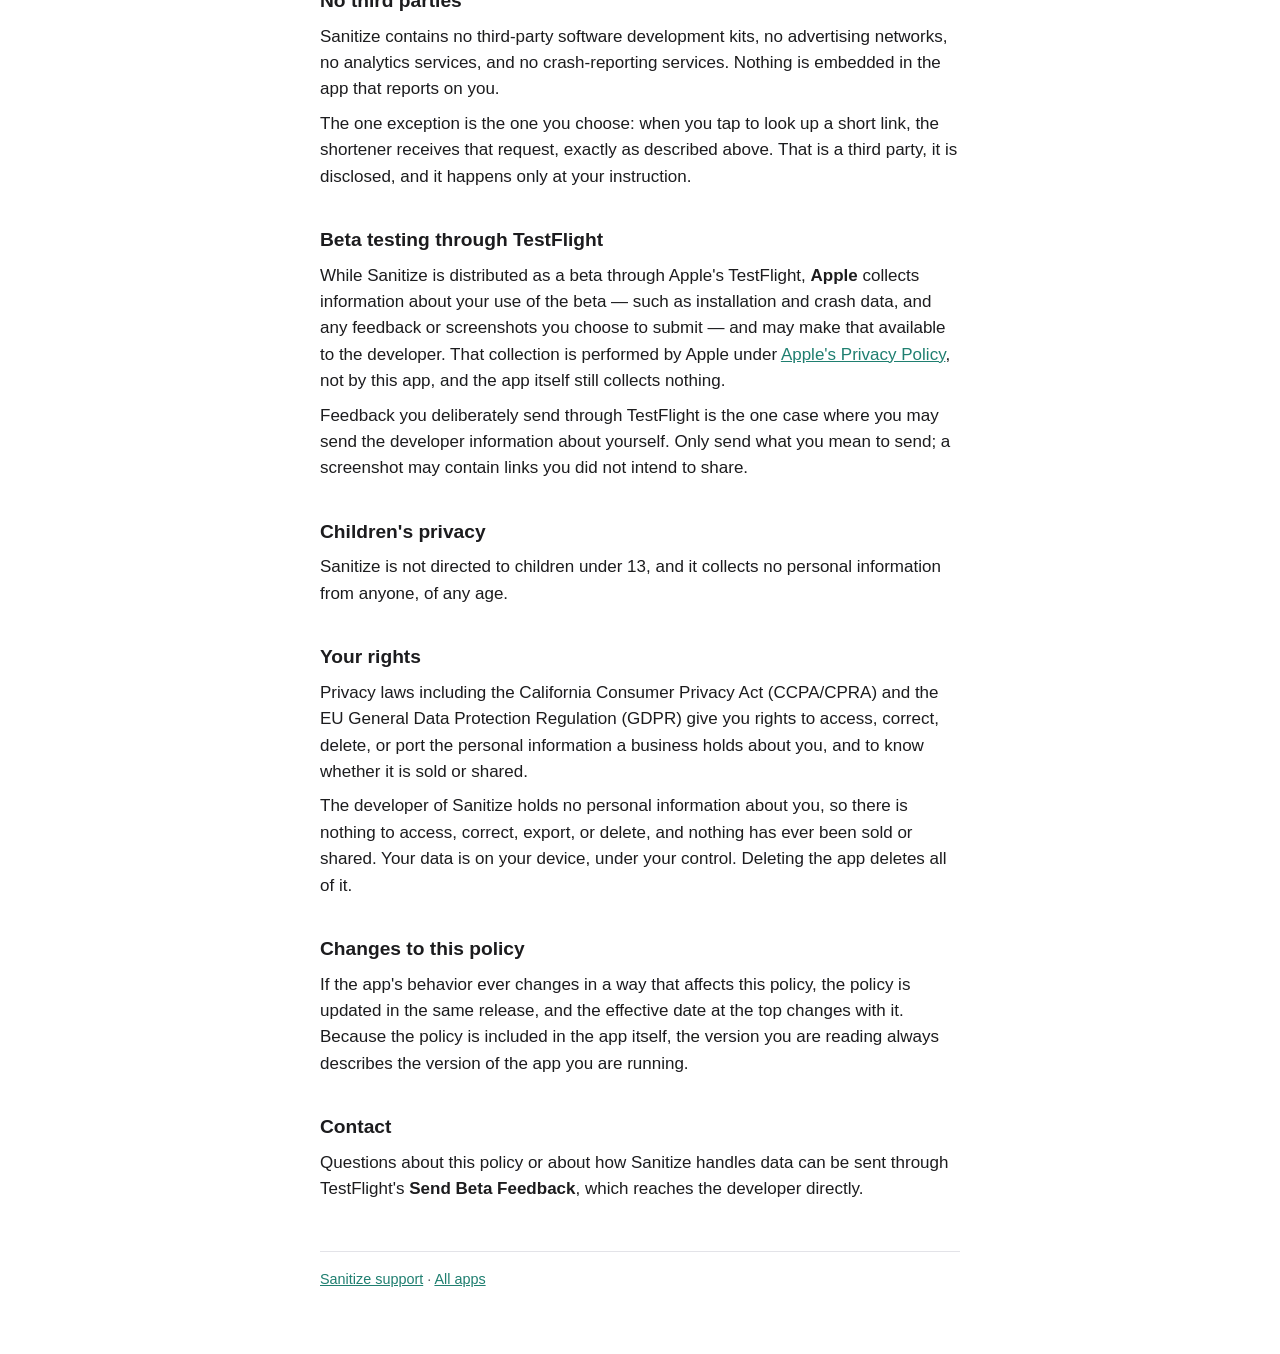
==== commit 4ae4a6f9: "Sanitize: privacy policy and support pages cover iPad" ====
--- a/clean-share/privacy/index.html
+++ b/clean-share/privacy/index.html
@@ -67,7 +67,7 @@
 
 <ul>
 <li><strong>Reading the photo.</strong> Sanitize uses Apple's on-device text recognition to read the text in the image, and looks for email addresses, phone numbers, street addresses, card numbers, links, house numbers, street names, license plates and ID numbers. It also notices documents and counts the people visible.</li>
-<li><strong>Apple Intelligence, on your iPhone.</strong> On iPhones with Apple Intelligence turned on, Apple's on-device language model also reads that text, to spot things patterns can't, such as a person's name or a school. It runs on your iPhone: the text is not sent to Apple, to the developer, or to anyone else.</li>
+<li><strong>Apple Intelligence, on your device.</strong> On devices with Apple Intelligence turned on, Apple's on-device language model also reads that text, to spot things patterns can't, such as a person's name or a school. It runs on your device: the text is not sent to Apple, to the developer, or to anyone else.</li>
 <li><strong>Faces, only if you ask.</strong> If you turn on <strong>Find faces</strong>, Sanitize finds where faces are in that image so you can cover each one, with a black box or an emoji. It does not recognise or identify anyone, and it stores nothing about any face. The small pictures of each face and each finding are shown on screen only, to help you choose, and are never saved. It is off until you turn it on.</li>
 <li><strong>Nothing is kept.</strong> What Sanitize reads and finds exists only while the screen is open, and is gone when you finish.</li>
 <li><strong>Covered means gone.</strong> Covered areas are filled in solid in a new copy of the image; an emoji is drawn on top of that solid fill, never instead of it. What was underneath is not in the copy at all, so it cannot be recovered from it, unlike a scribble or a blur. The copy carries no location or other hidden details.</li>
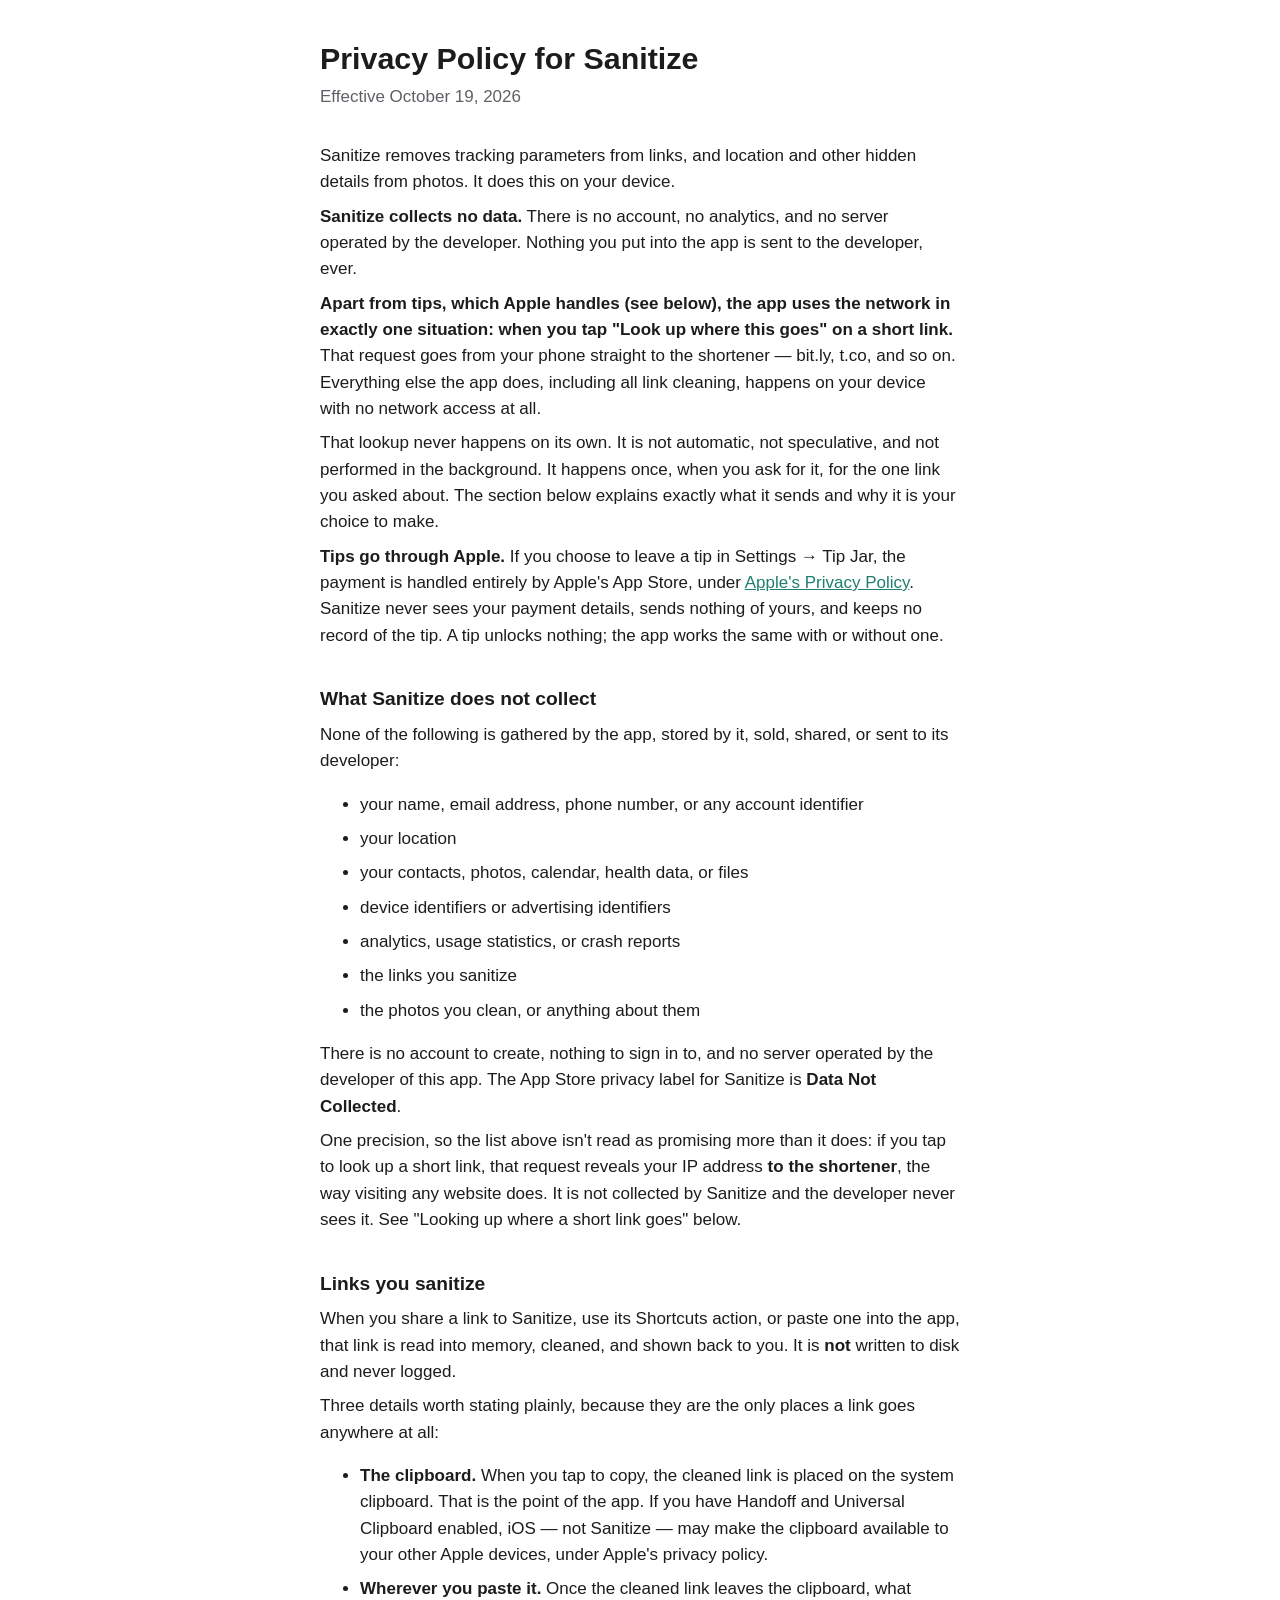
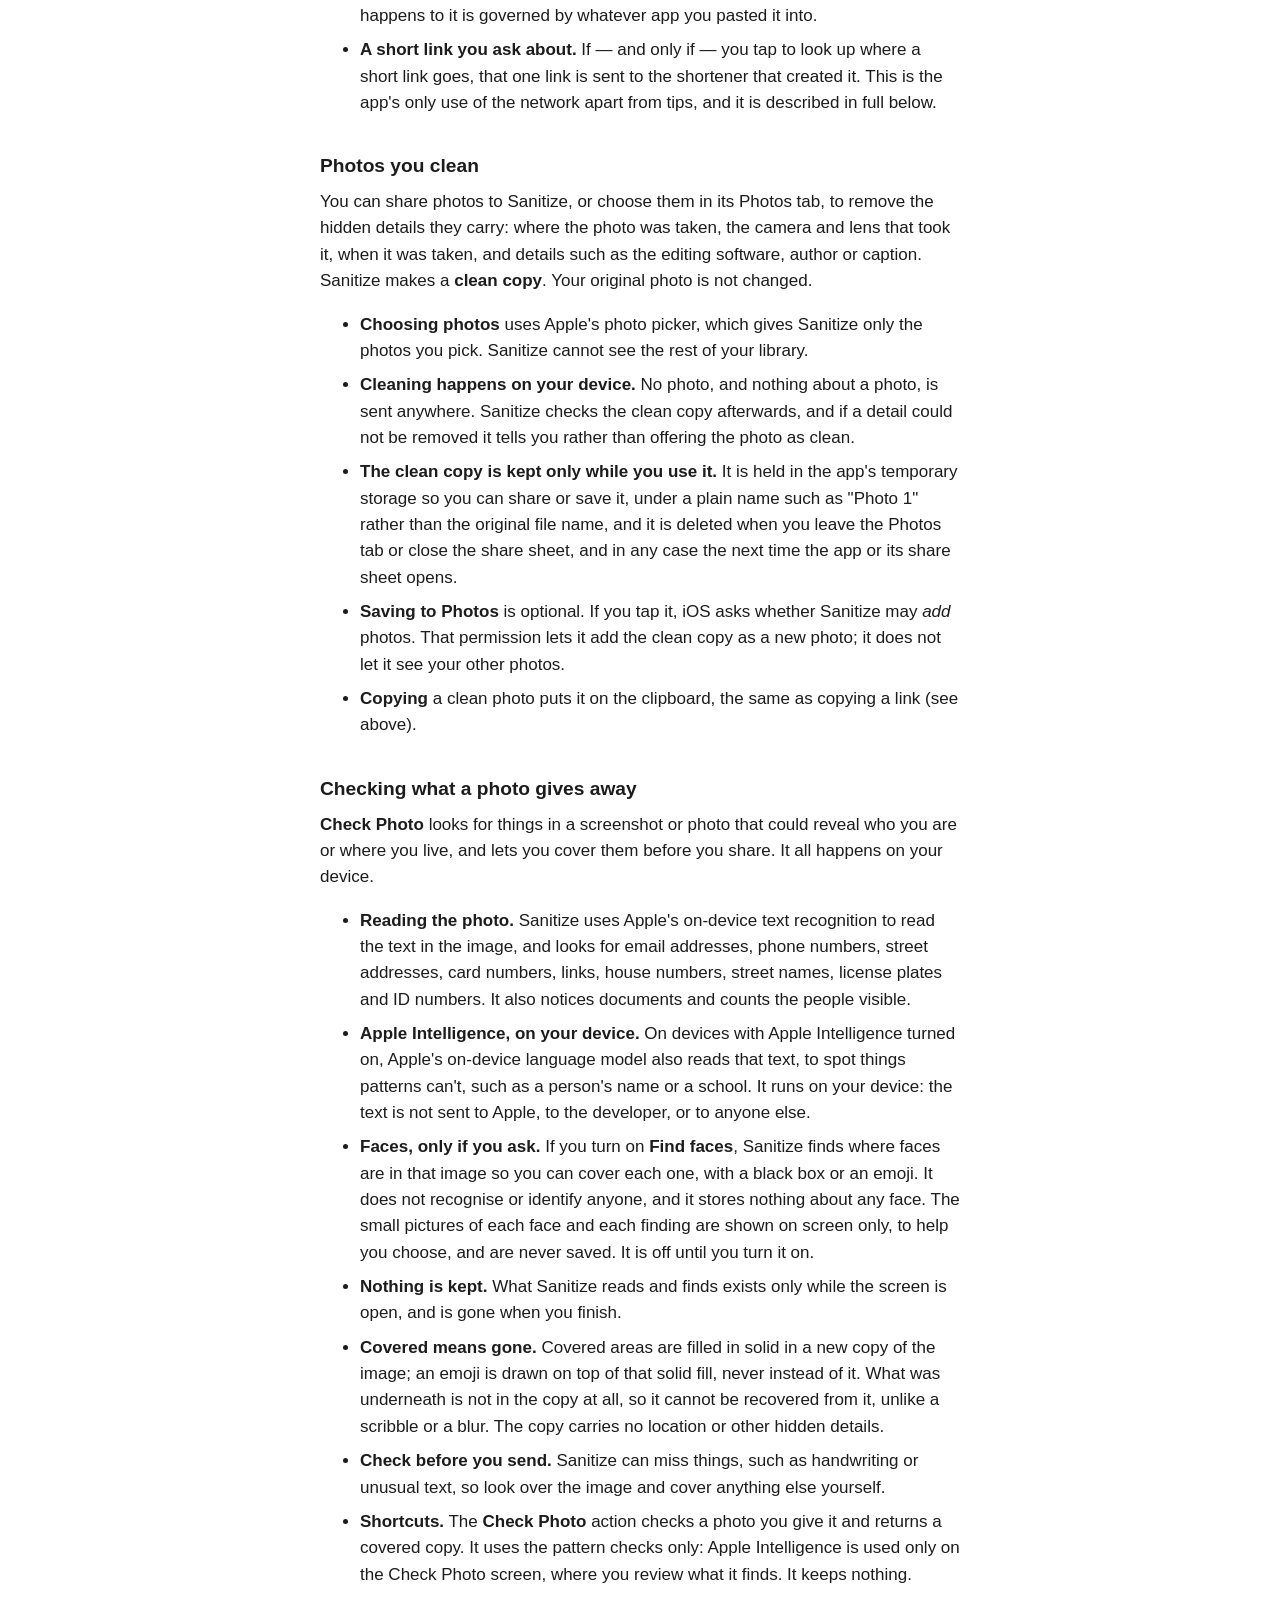
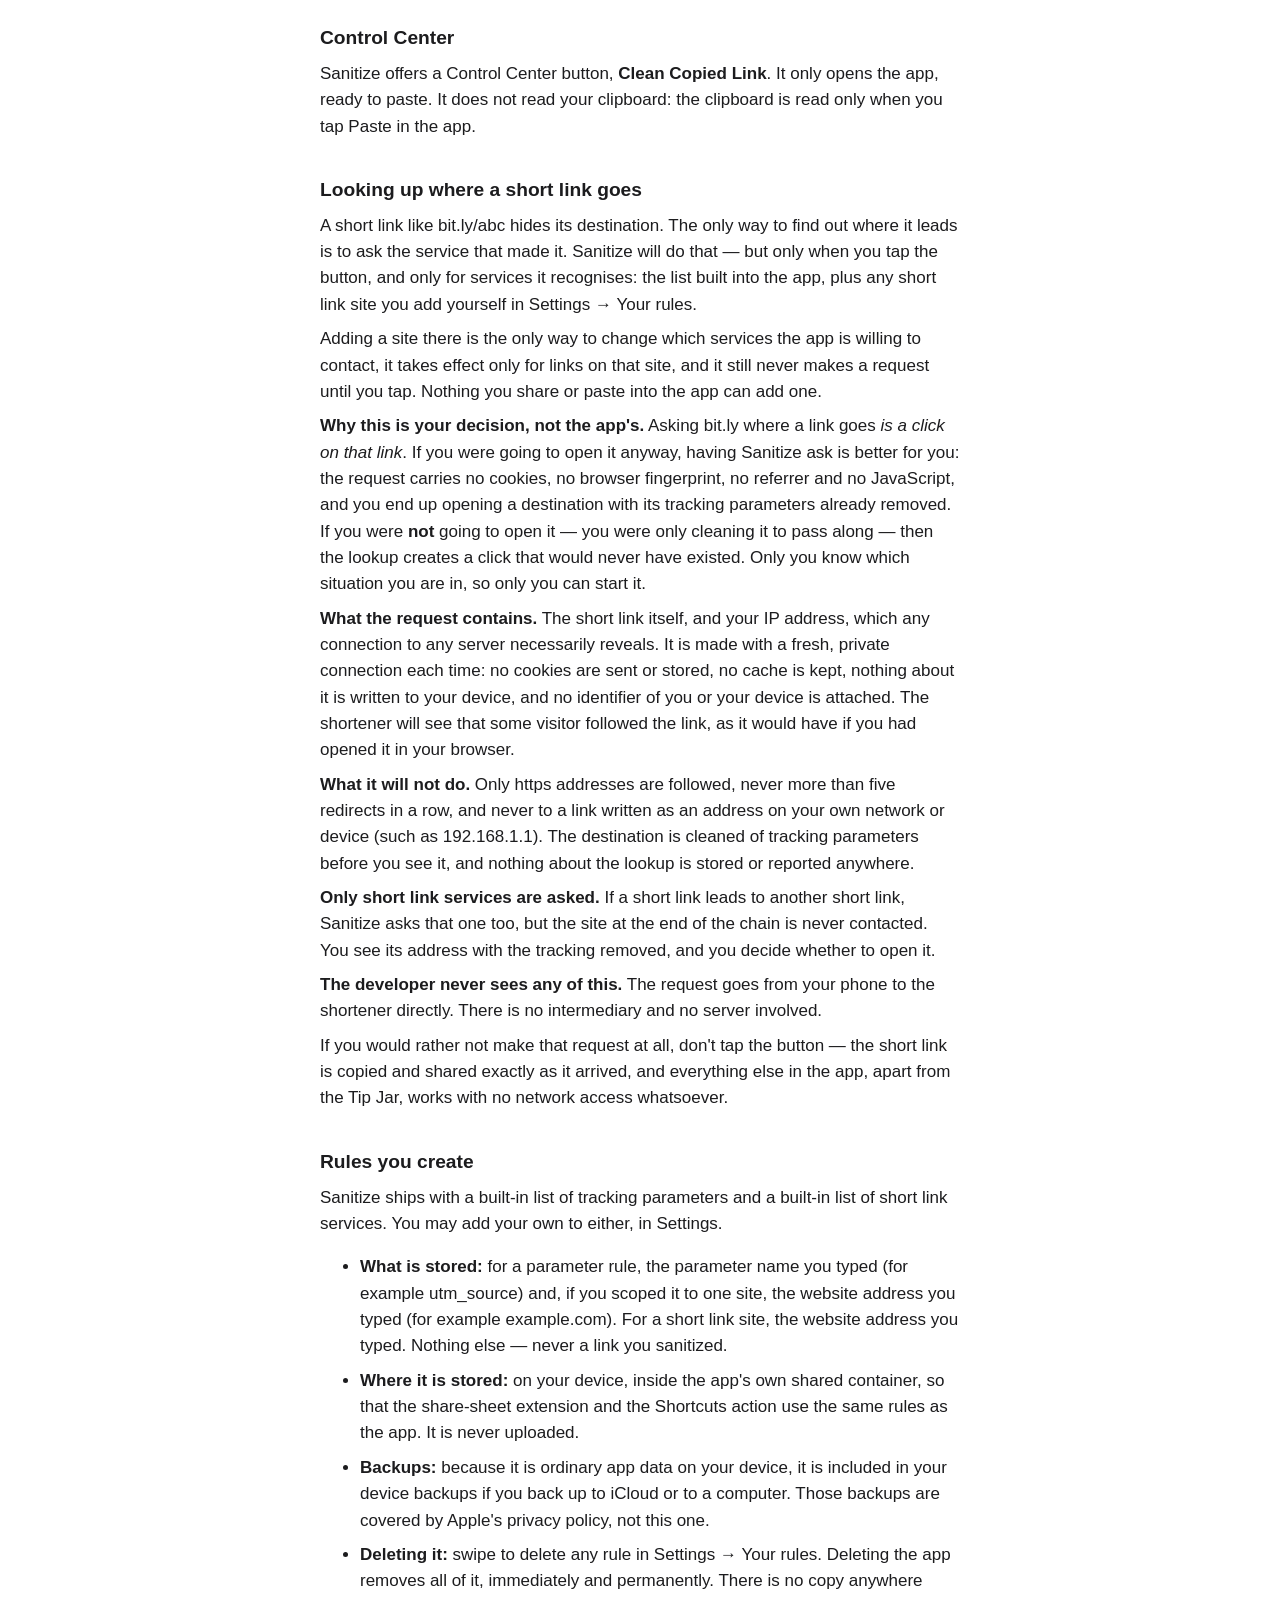
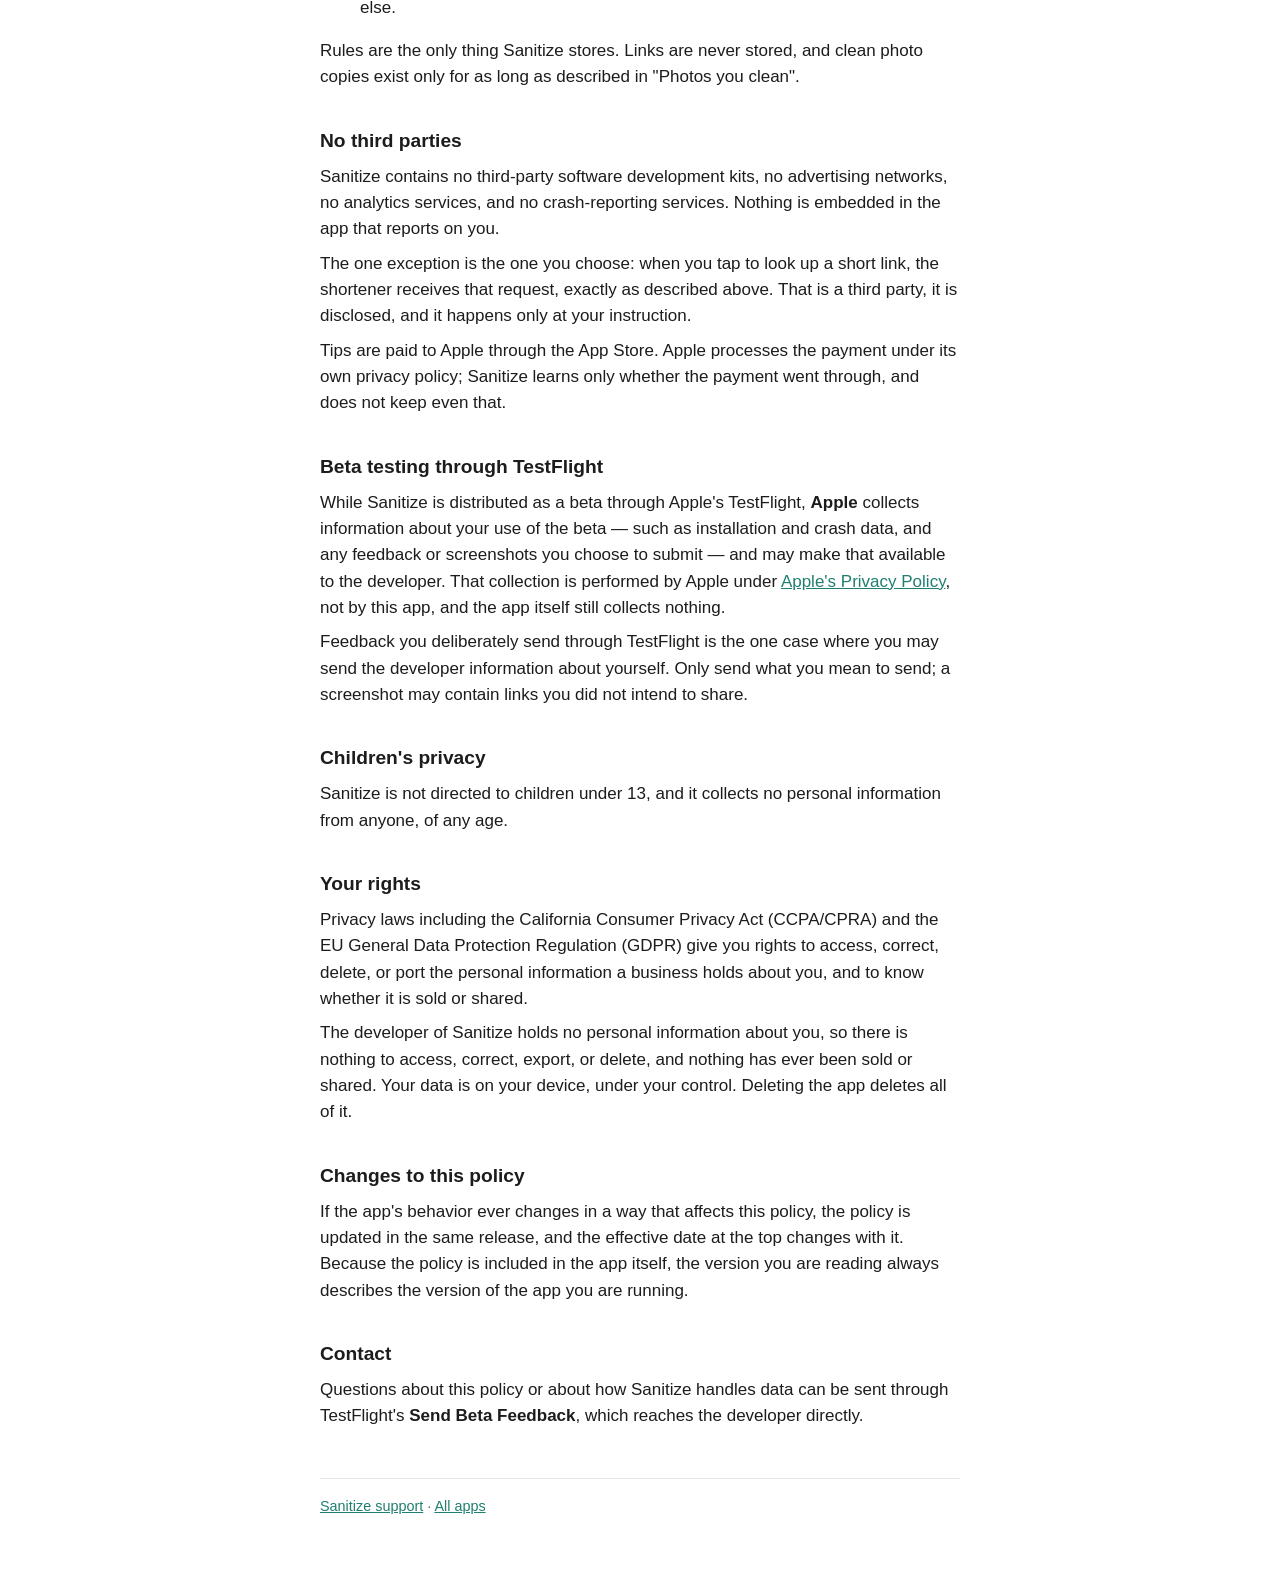
==== commit 52c4e889: "Sanitize: privacy and support cover the Tip Jar (0.5.0-beta.25)" ====
--- a/clean-share/privacy/index.html
+++ b/clean-share/privacy/index.html
@@ -9,15 +9,17 @@
 <body>
 <main>
 <h1>Privacy Policy for Sanitize</h1>
-<p class="meta">Effective October 4, 2026</p>
+<p class="meta">Effective October 19, 2026</p>
 
 <p>Sanitize removes tracking parameters from links, and location and other hidden details from photos. It does this on your device.</p>
 
 <p><strong>Sanitize collects no data.</strong> There is no account, no analytics, and no server operated by the developer. Nothing you put into the app is sent to the developer, ever.</p>
 
-<p><strong>The app uses the network in exactly one situation: when you tap "Look up where this goes" on a short link.</strong> That request goes from your phone straight to the shortener — bit.ly, t.co, and so on. Everything else the app does, including all link cleaning, happens on your device with no network access at all.</p>
+<p><strong>Apart from tips, which Apple handles (see below), the app uses the network in exactly one situation: when you tap "Look up where this goes" on a short link.</strong> That request goes from your phone straight to the shortener — bit.ly, t.co, and so on. Everything else the app does, including all link cleaning, happens on your device with no network access at all.</p>
 
 <p>That lookup never happens on its own. It is not automatic, not speculative, and not performed in the background. It happens once, when you ask for it, for the one link you asked about. The section below explains exactly what it sends and why it is your choice to make.</p>
+
+<p><strong>Tips go through Apple.</strong> If you choose to leave a tip in Settings → Tip Jar, the payment is handled entirely by Apple's App Store, under <a href="https://www.apple.com/legal/privacy/">Apple's Privacy Policy</a>. Sanitize never sees your payment details, sends nothing of yours, and keeps no record of the tip. A tip unlocks nothing; the app works the same with or without one.</p>
 
 <h2>What Sanitize does not collect</h2>
 
@@ -46,7 +48,7 @@
 <ul>
 <li><strong>The clipboard.</strong> When you tap to copy, the cleaned link is placed on the system clipboard. That is the point of the app. If you have Handoff and Universal Clipboard enabled, iOS — not Sanitize — may make the clipboard available to your other Apple devices, under Apple's privacy policy.</li>
 <li><strong>Wherever you paste it.</strong> Once the cleaned link leaves the clipboard, what happens to it is governed by whatever app you pasted it into.</li>
-<li><strong>A short link you ask about.</strong> If — and only if — you tap to look up where a short link goes, that one link is sent to the shortener that created it. This is the app's only use of the network, and it is described in full below.</li>
+<li><strong>A short link you ask about.</strong> If — and only if — you tap to look up where a short link goes, that one link is sent to the shortener that created it. This is the app's only use of the network apart from tips, and it is described in full below.</li>
 </ul>
 
 <h2>Photos you clean</h2>
@@ -95,7 +97,7 @@
 
 <p><strong>The developer never sees any of this.</strong> The request goes from your phone to the shortener directly. There is no intermediary and no server involved.</p>
 
-<p>If you would rather not make that request at all, don't tap the button — the short link is copied and shared exactly as it arrived, and everything else in the app works with no network access whatsoever.</p>
+<p>If you would rather not make that request at all, don't tap the button — the short link is copied and shared exactly as it arrived, and everything else in the app, apart from the Tip Jar, works with no network access whatsoever.</p>
 
 <h2>Rules you create</h2>
 
@@ -115,6 +117,8 @@
 <p>Sanitize contains no third-party software development kits, no advertising networks, no analytics services, and no crash-reporting services. Nothing is embedded in the app that reports on you.</p>
 
 <p>The one exception is the one you choose: when you tap to look up a short link, the shortener receives that request, exactly as described above. That is a third party, it is disclosed, and it happens only at your instruction.</p>
+
+<p>Tips are paid to Apple through the App Store. Apple processes the payment under its own privacy policy; Sanitize learns only whether the payment went through, and does not keep even that.</p>
 
 <h2>Beta testing through TestFlight</h2>
 
--- a/style.css
+++ b/style.css
@@ -33,3 +33,26 @@
 }
 a { color: var(--accent); }
 footer { margin-top: 3rem; padding-top: 1rem; border-top: 1px solid var(--rule); color: var(--muted); font-size: .9rem; }
+
+/* Home page app cards */
+.apps { list-style: none; padding: 0; margin: 2rem 0 0; display: grid; gap: 14px; }
+.app {
+  display: grid; grid-template-columns: 64px 1fr; gap: 4px 16px; align-items: center;
+  padding: 16px; border: 1px solid var(--rule); border-radius: 18px;
+}
+.app img { grid-row: span 3; width: 64px; height: 64px; border-radius: 22%; }
+.app h2 { margin: 0; font-size: 1.15rem; }
+.app h2 a { color: var(--text); text-decoration: none; }
+.app h2 a:hover { color: var(--accent); }
+.app .meta { margin: 0; }
+.app .links { margin: 0; font-size: .95rem; }
+.app.featured { border-color: var(--accent); }
+
+/* A card with a page: the heading link covers the whole card, and the
+   policy links sit above it so they still work on their own. */
+.app { position: relative; transition: border-color .15s, box-shadow .15s; }
+.app h2 a::after { content: ""; position: absolute; inset: 0; border-radius: 18px; }
+.app .links a { position: relative; z-index: 1; }
+.app:has(h2 a):hover { box-shadow: 0 4px 18px rgba(0, 0, 0, .08); }
+.app h2 a:focus-visible { outline: none; }
+.app:has(h2 a:focus-visible) { outline: 2px solid var(--accent); outline-offset: 2px; }
